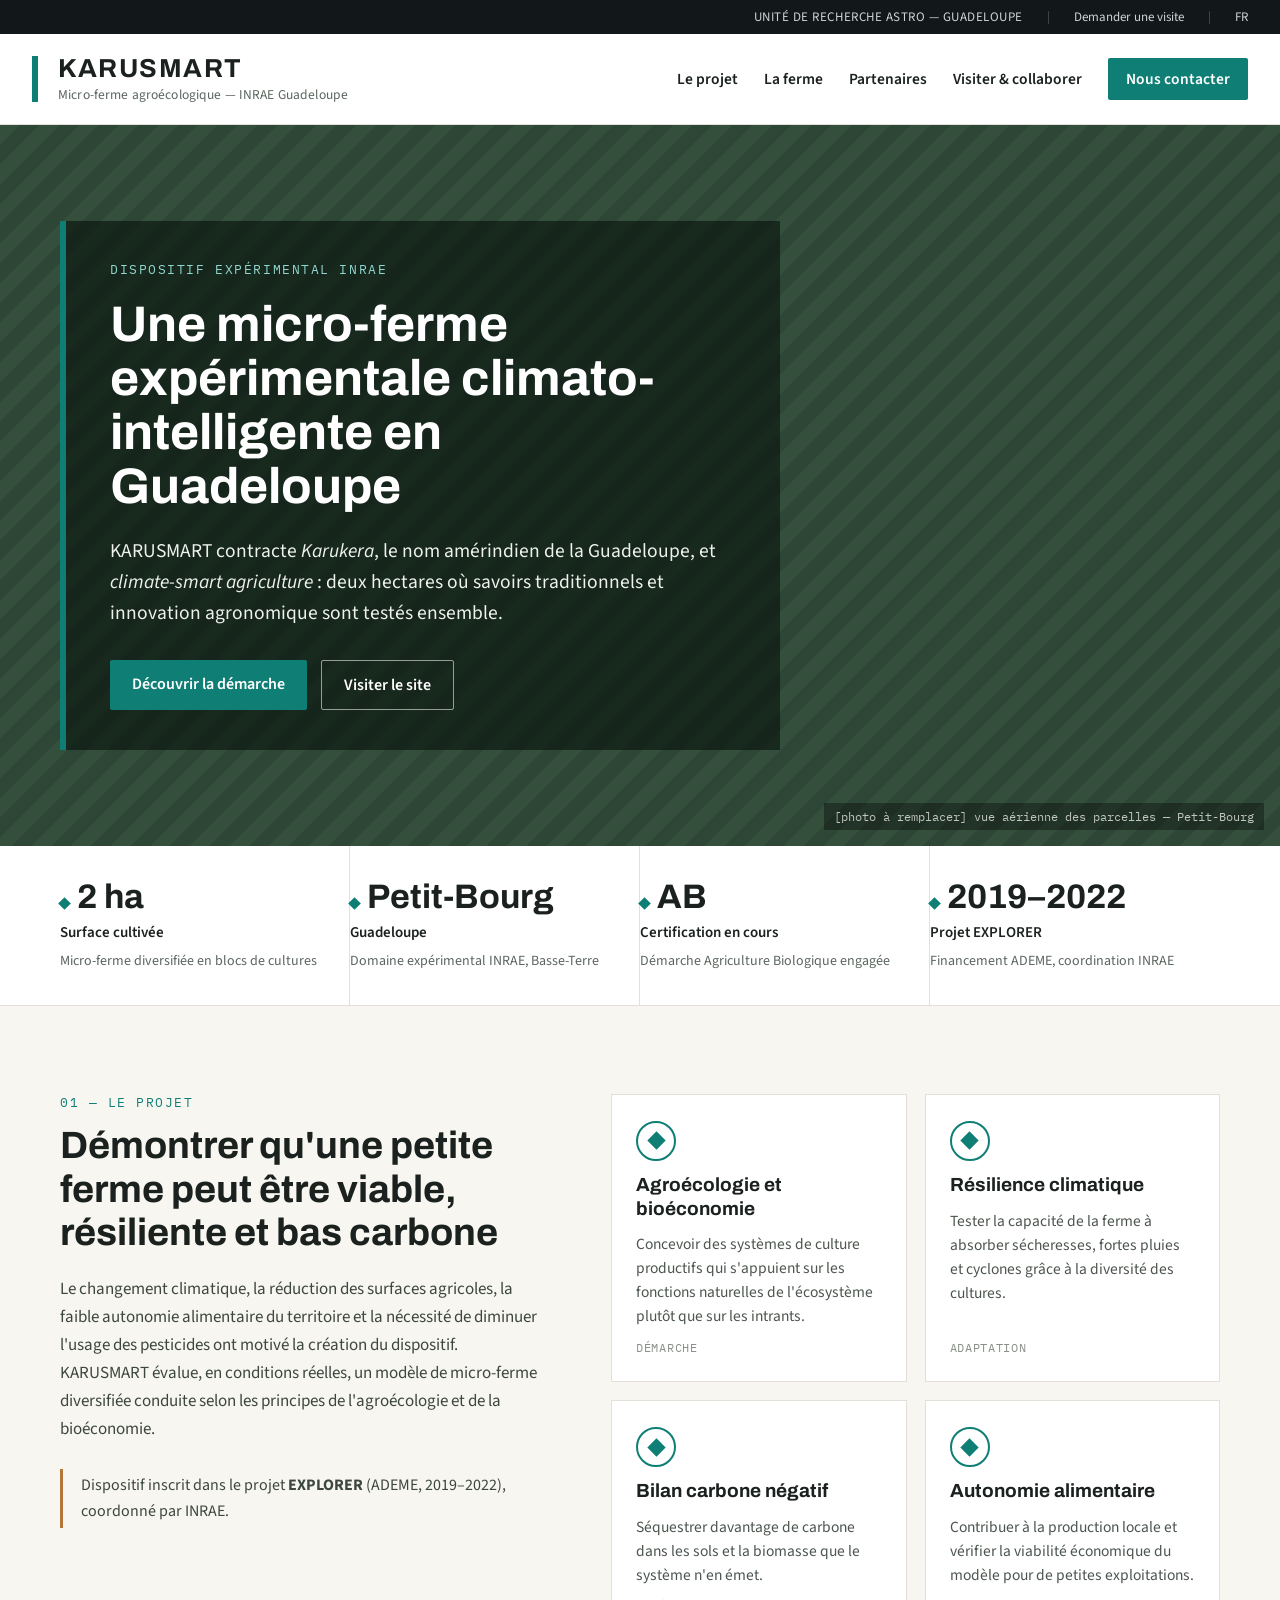
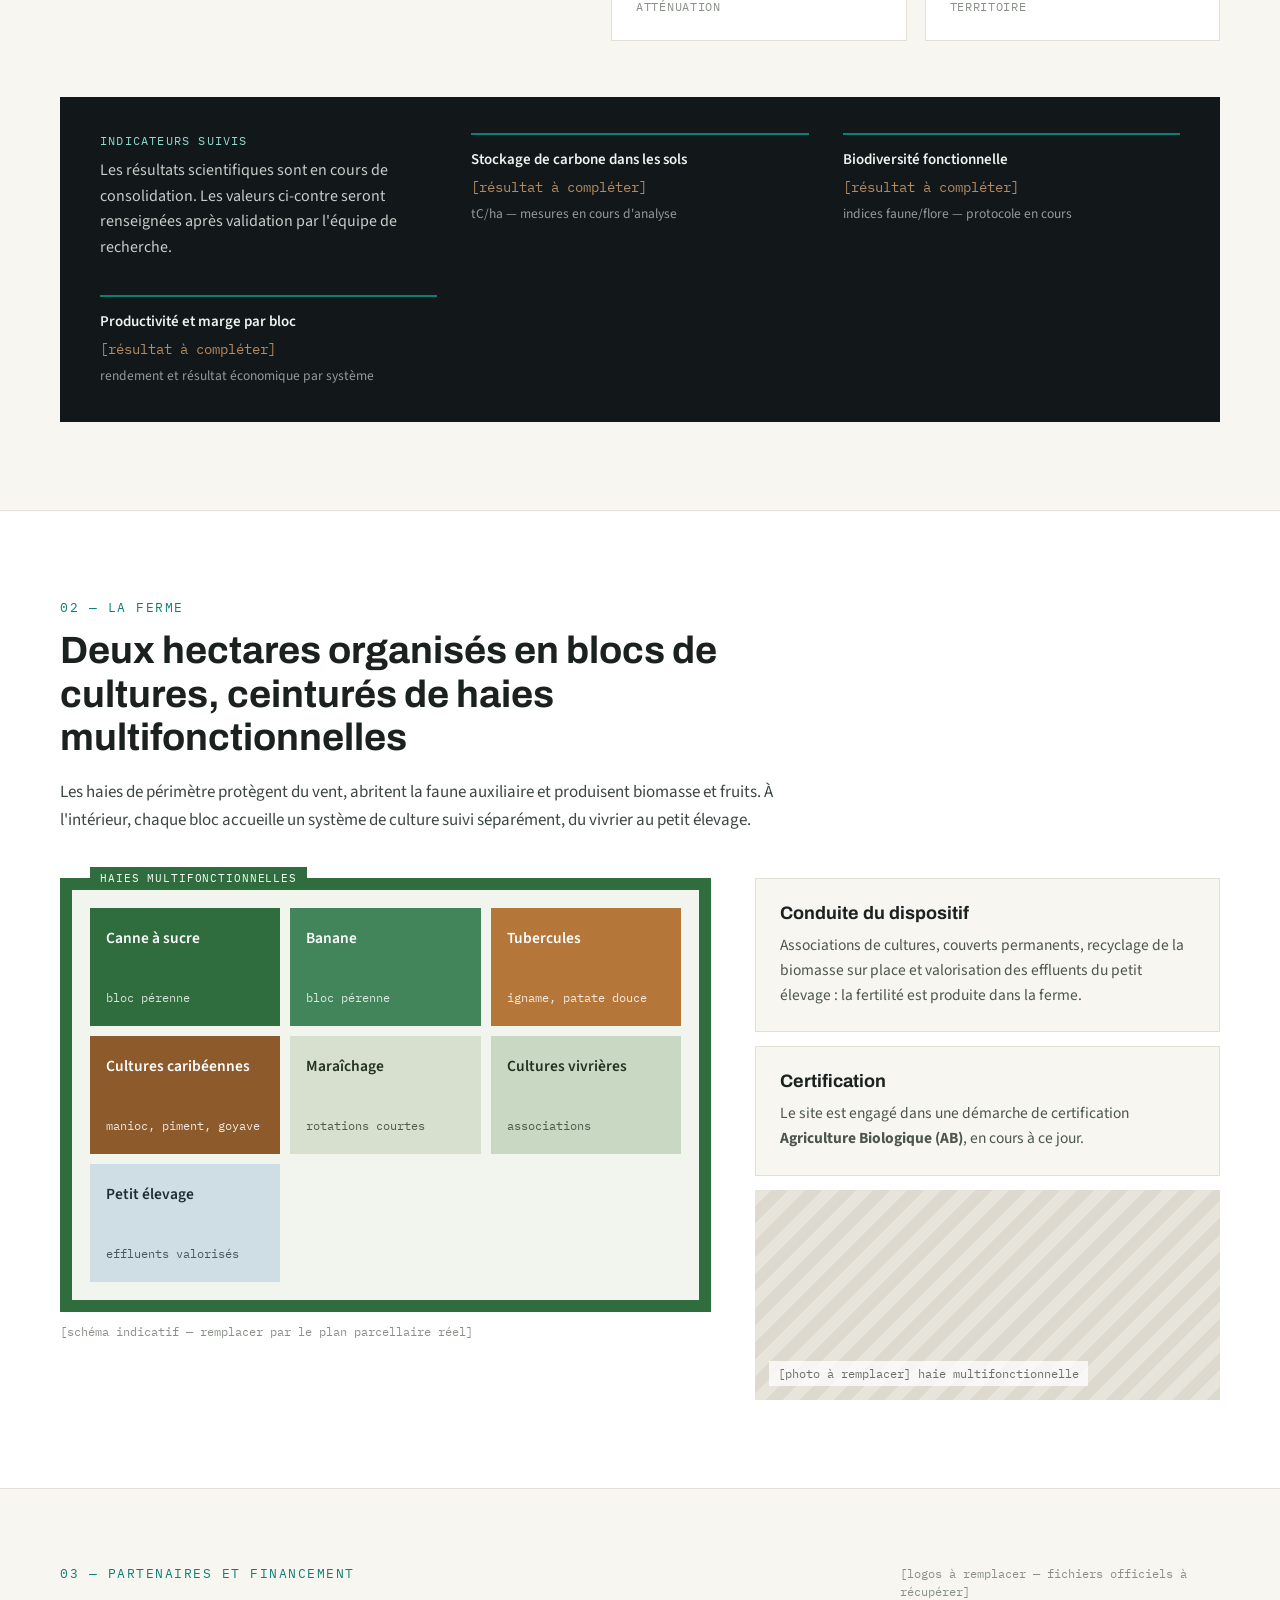
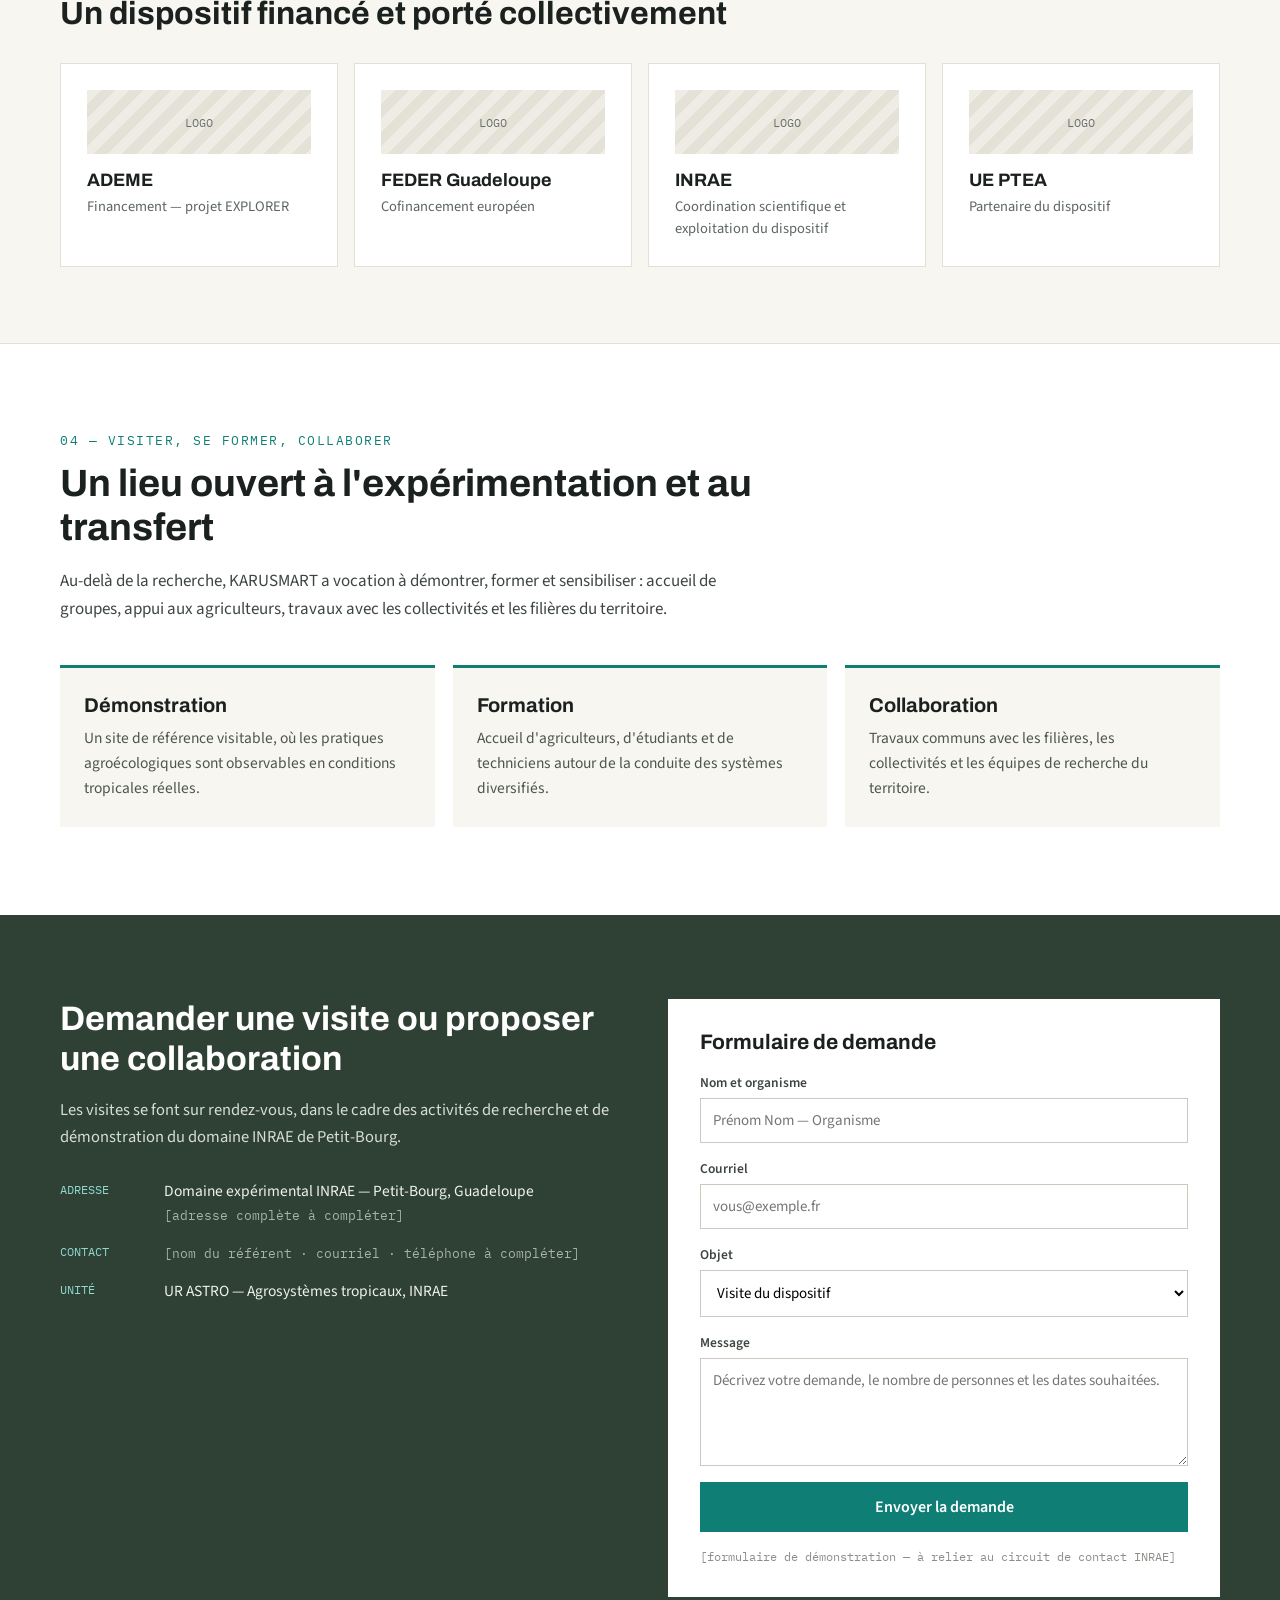
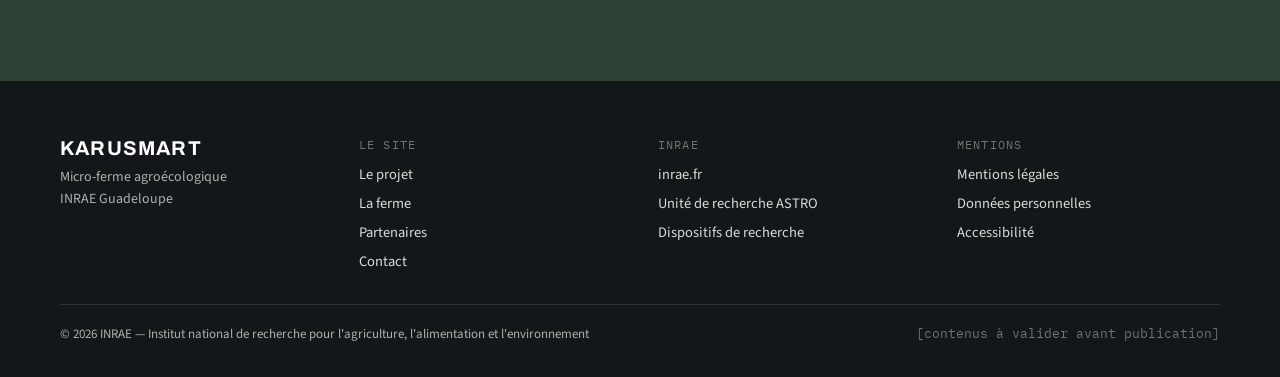
==== livrables/site-web-karusmart/site-statique/index.html @ 87340b62 "Ajouter le projet site web KARUSMART - Prompt Claude Design a partir des infos publiques INRAE/ADEME" ====
<!DOCTYPE html>
<html lang="fr">
<head>
<meta charset="utf-8">
<meta name="viewport" content="width=device-width, initial-scale=1">
<title>KARUSMART — Micro-ferme agroécologique INRAE Guadeloupe</title>
<link rel="preconnect" href="https://fonts.googleapis.com" />
<link rel="preconnect" href="https://fonts.gstatic.com" crossorigin />
<link href="https://fonts.googleapis.com/css2?family=Archivo:wght@500;600;700&family=Source+Sans+3:ital,wght@0,400;0,600;1,400&family=IBM+Plex+Mono:wght@400;500&display=swap" rel="stylesheet" />
<link rel="stylesheet" href="assets/style.css" />
</head>
<body>
<div style="max-width: 100%; overflow-x: hidden;">

  <div style="background: #12171a; color: #cfd4d2; font-size: 13px; padding: 8px 32px; display: flex; justify-content: flex-end; gap: 24px; flex-wrap: wrap;">
    <span style="letter-spacing: 0.04em; text-transform: uppercase;">Unité de recherche ASTRO — Guadeloupe</span>
    <span style="color: #4a5450;">|</span>
    <a href="#contact" style="color: #cfd4d2;">Demander une visite</a>
    <span style="color: #4a5450;">|</span>
    <span>FR</span>
  </div>

  <header style="background: #ffffff; border-bottom: 1px solid #e2e0d8; padding: 20px 32px; display: flex; align-items: center; justify-content: space-between; gap: 32px; flex-wrap: wrap; position: sticky; top: 0; z-index: 20;">
    <div style="display: flex; align-items: center; gap: 20px;">
      <div style="width: 6px; height: 46px; background: #0f7f76;"></div>
      <div style="display: flex; flex-direction: column; gap: 3px;">
        <div style="font-family: Archivo, sans-serif; font-weight: 700; font-size: 26px; letter-spacing: 0.06em;">KARUSMART</div>
        <div style="font-size: 13.5px; color: #5c665f; letter-spacing: 0.01em;">Micro-ferme agroécologique — INRAE Guadeloupe</div>
      </div>
    </div>
    <nav style="display: flex; align-items: center; gap: 26px; flex-wrap: wrap; font-size: 15.5px; font-weight: 600;">
      <a class="nav-link" href="#projet">Le projet</a>
      <a class="nav-link" href="#ferme">La ferme</a>
      <a class="nav-link" href="#partenaires">Partenaires</a>
      <a class="nav-link" href="#visiter">Visiter &amp; collaborer</a>
      <a class="nav-cta" href="#contact">Nous contacter</a>
    </nav>
  </header>

  <section style="position: relative; background: #2f4034;">
    <div style="position: relative; min-height: 520px; display: grid; background-image: repeating-linear-gradient(135deg, #34503c 0px, #34503c 14px, #2e4636 14px, #2e4636 28px);">
      <div style="position: absolute; inset: 0; display: flex; align-items: flex-end; justify-content: flex-end; padding: 16px;">
        <span style="font-family: 'IBM Plex Mono', monospace; font-size: 12px; color: rgba(255,255,255,0.72); background: rgba(0,0,0,0.35); padding: 6px 10px;">[photo à remplacer] vue aérienne des parcelles — Petit-Bourg</span>
      </div>
      <div style="position: relative; padding: 96px 32px; display: flex; justify-content: center;">
        <div style="max-width: 1160px; width: 100%;">
          <div style="max-width: 720px; background: rgba(9, 18, 13, 0.62); backdrop-filter: blur(2px); padding: 40px 44px; border-left: 6px solid #0f7f76;">
            <div style="font-family: 'IBM Plex Mono', monospace; font-size: 13px; letter-spacing: 0.12em; text-transform: uppercase; color: #8fd8cf; margin-bottom: 20px;">Dispositif expérimental INRAE</div>
            <h1 style="font-size: 50px; line-height: 1.08; color: #ffffff; font-weight: 700; margin-bottom: 22px;">Une micro-ferme expérimentale climato-intelligente en Guadeloupe</h1>
            <p style="font-size: 19.5px; line-height: 1.6; color: #eef2ee;">KARUSMART contracte <em>Karukera</em>, le nom amérindien de la Guadeloupe, et <em>climate-smart agriculture</em> : deux hectares où savoirs traditionnels et innovation agronomique sont testés ensemble.</p>
            <div style="display: flex; gap: 14px; flex-wrap: wrap; margin-top: 30px;">
              <a class="btn-primary" href="#projet">Découvrir la démarche</a>
              <a class="btn-outline" href="#visiter">Visiter le site</a>
            </div>
          </div>
        </div>
      </div>
    </div>

    <div style="background: #ffffff; border-bottom: 1px solid #e2e0d8; display: flex; justify-content: center; padding: 0 32px;">
      <div style="max-width: 1160px; width: 100%; display: grid; grid-template-columns: repeat(auto-fit, minmax(210px, 1fr));">

        <div style="padding: 34px 26px 34px 0; border-right: 1px solid #e2e0d8; display: flex; flex-direction: column; gap: 8px; min-width: 0;">
          <div style="display: flex; align-items: baseline; gap: 8px;">
            <span style="width: 9px; height: 9px; background: #0f7f76; transform: rotate(45deg); display: inline-block; flex: none;"></span>
            <span style="font-family: Archivo, sans-serif; font-size: 34px; font-weight: 700; line-height: 1;">2 ha</span>
          </div>
          <div style="font-size: 15px; font-weight: 600; color: #1b211e;">Surface cultivée</div>
          <div style="font-size: 14px; color: #5c665f; line-height: 1.45;">Micro-ferme diversifiée en blocs de cultures</div>
        </div>

        <div style="padding: 34px 26px 34px 0; border-right: 1px solid #e2e0d8; display: flex; flex-direction: column; gap: 8px; min-width: 0;">
          <div style="display: flex; align-items: baseline; gap: 8px;">
            <span style="width: 9px; height: 9px; background: #0f7f76; transform: rotate(45deg); display: inline-block; flex: none;"></span>
            <span style="font-family: Archivo, sans-serif; font-size: 34px; font-weight: 700; line-height: 1;">Petit-Bourg</span>
          </div>
          <div style="font-size: 15px; font-weight: 600; color: #1b211e;">Guadeloupe</div>
          <div style="font-size: 14px; color: #5c665f; line-height: 1.45;">Domaine expérimental INRAE, Basse-Terre</div>
        </div>

        <div style="padding: 34px 26px 34px 0; border-right: 1px solid #e2e0d8; display: flex; flex-direction: column; gap: 8px; min-width: 0;">
          <div style="display: flex; align-items: baseline; gap: 8px;">
            <span style="width: 9px; height: 9px; background: #0f7f76; transform: rotate(45deg); display: inline-block; flex: none;"></span>
            <span style="font-family: Archivo, sans-serif; font-size: 34px; font-weight: 700; line-height: 1;">AB</span>
          </div>
          <div style="font-size: 15px; font-weight: 600; color: #1b211e;">Certification en cours</div>
          <div style="font-size: 14px; color: #5c665f; line-height: 1.45;">Démarche Agriculture Biologique engagée</div>
        </div>

        <div style="padding: 34px 26px 34px 0; display: flex; flex-direction: column; gap: 8px; min-width: 0;">
          <div style="display: flex; align-items: baseline; gap: 8px;">
            <span style="width: 9px; height: 9px; background: #0f7f76; transform: rotate(45deg); display: inline-block; flex: none;"></span>
            <span style="font-family: Archivo, sans-serif; font-size: 34px; font-weight: 700; line-height: 1;">2019–2022</span>
          </div>
          <div style="font-size: 15px; font-weight: 600; color: #1b211e;">Projet EXPLORER</div>
          <div style="font-size: 14px; color: #5c665f; line-height: 1.45;">Financement ADEME, coordination INRAE</div>
        </div>

      </div>
    </div>
  </section>

  <section id="projet" style="background: #f7f6f1; padding: 88px 32px; display: flex; justify-content: center;">
    <div style="max-width: 1160px; width: 100%;">
      <div style="display: grid; grid-template-columns: minmax(0, 1fr) minmax(0, 1.25fr); gap: 64px; align-items: start;">
        <div>
          <div style="font-family: 'IBM Plex Mono', monospace; font-size: 12.5px; letter-spacing: 0.12em; text-transform: uppercase; color: #0f7f76; margin-bottom: 14px;">01 — Le projet</div>
          <h2 style="font-size: 38px; line-height: 1.15; margin-bottom: 20px;">Démontrer qu'une petite ferme peut être viable, résiliente et bas carbone</h2>
          <p style="font-size: 17px; line-height: 1.65; color: #3d4640;">Le changement climatique, la réduction des surfaces agricoles, la faible autonomie alimentaire du territoire et la nécessité de diminuer l'usage des pesticides ont motivé la création du dispositif. KARUSMART évalue, en conditions réelles, un modèle de micro-ferme diversifiée conduite selon les principes de l'agroécologie et de la bioéconomie.</p>
          <div style="margin-top: 26px; border-left: 3px solid #b5763a; padding: 4px 0 4px 18px; font-size: 16px; line-height: 1.6; color: #3d4640;">Dispositif inscrit dans le projet <strong>EXPLORER</strong> (ADEME, 2019–2022), coordonné par INRAE.</div>
        </div>
        <div style="display: grid; grid-template-columns: repeat(auto-fit, minmax(240px, 1fr)); gap: 18px;">

          <div class="pillar-card">
            <div class="pillar-dot"><span></span></div>
            <h3 style="font-size: 19px; line-height: 1.25;">Agroécologie et bioéconomie</h3>
            <p style="font-size: 15.5px; line-height: 1.55; color: #4c554e;">Concevoir des systèmes de culture productifs qui s'appuient sur les fonctions naturelles de l'écosystème plutôt que sur les intrants.</p>
            <div class="pillar-tag">DÉMARCHE</div>
          </div>

          <div class="pillar-card">
            <div class="pillar-dot"><span></span></div>
            <h3 style="font-size: 19px; line-height: 1.25;">Résilience climatique</h3>
            <p style="font-size: 15.5px; line-height: 1.55; color: #4c554e;">Tester la capacité de la ferme à absorber sécheresses, fortes pluies et cyclones grâce à la diversité des cultures.</p>
            <div class="pillar-tag">ADAPTATION</div>
          </div>

          <div class="pillar-card">
            <div class="pillar-dot"><span></span></div>
            <h3 style="font-size: 19px; line-height: 1.25;">Bilan carbone négatif</h3>
            <p style="font-size: 15.5px; line-height: 1.55; color: #4c554e;">Séquestrer davantage de carbone dans les sols et la biomasse que le système n'en émet.</p>
            <div class="pillar-tag">ATTÉNUATION</div>
          </div>

          <div class="pillar-card">
            <div class="pillar-dot"><span></span></div>
            <h3 style="font-size: 19px; line-height: 1.25;">Autonomie alimentaire</h3>
            <p style="font-size: 15.5px; line-height: 1.55; color: #4c554e;">Contribuer à la production locale et vérifier la viabilité économique du modèle pour de petites exploitations.</p>
            <div class="pillar-tag">TERRITOIRE</div>
          </div>

        </div>
      </div>

      <div style="margin-top: 56px; background: #12171a; color: #eef2ee; padding: 36px 40px; display: grid; grid-template-columns: repeat(auto-fit, minmax(260px, 1fr)); gap: 34px;">
        <div>
          <div style="font-family: 'IBM Plex Mono', monospace; font-size: 12px; letter-spacing: 0.1em; text-transform: uppercase; color: #8fd8cf; margin-bottom: 10px;">Indicateurs suivis</div>
          <p style="font-size: 16px; line-height: 1.6; color: #c7cdc8;">Les résultats scientifiques sont en cours de consolidation. Les valeurs ci-contre seront renseignées après validation par l'équipe de recherche.</p>
        </div>

        <div style="border-top: 2px solid #0f7f76; padding-top: 14px; min-width: 0;">
          <div style="font-size: 15px; font-weight: 600; margin-bottom: 8px;">Stockage de carbone dans les sols</div>
          <div style="font-family: 'IBM Plex Mono', monospace; font-size: 14px; color: #b58a5f;">[résultat à compléter]</div>
          <div style="font-size: 13.5px; color: #949b95; margin-top: 8px; line-height: 1.5;">tC/ha — mesures en cours d'analyse</div>
        </div>

        <div style="border-top: 2px solid #0f7f76; padding-top: 14px; min-width: 0;">
          <div style="font-size: 15px; font-weight: 600; margin-bottom: 8px;">Biodiversité fonctionnelle</div>
          <div style="font-family: 'IBM Plex Mono', monospace; font-size: 14px; color: #b58a5f;">[résultat à compléter]</div>
          <div style="font-size: 13.5px; color: #949b95; margin-top: 8px; line-height: 1.5;">indices faune/flore — protocole en cours</div>
        </div>

        <div style="border-top: 2px solid #0f7f76; padding-top: 14px; min-width: 0;">
          <div style="font-size: 15px; font-weight: 600; margin-bottom: 8px;">Productivité et marge par bloc</div>
          <div style="font-family: 'IBM Plex Mono', monospace; font-size: 14px; color: #b58a5f;">[résultat à compléter]</div>
          <div style="font-size: 13.5px; color: #949b95; margin-top: 8px; line-height: 1.5;">rendement et résultat économique par système</div>
        </div>

      </div>
    </div>
  </section>

  <section id="ferme" style="background: #ffffff; padding: 88px 32px; display: flex; justify-content: center; border-top: 1px solid #e2e0d8; border-bottom: 1px solid #e2e0d8;">
    <div style="max-width: 1160px; width: 100%;">
      <div style="max-width: 720px; margin-bottom: 44px;">
        <div style="font-family: 'IBM Plex Mono', monospace; font-size: 12.5px; letter-spacing: 0.12em; text-transform: uppercase; color: #0f7f76; margin-bottom: 14px;">02 — La ferme</div>
        <h2 style="font-size: 38px; line-height: 1.15; margin-bottom: 18px;">Deux hectares organisés en blocs de cultures, ceinturés de haies multifonctionnelles</h2>
        <p style="font-size: 17px; line-height: 1.65; color: #3d4640;">Les haies de périmètre protègent du vent, abritent la faune auxiliaire et produisent biomasse et fruits. À l'intérieur, chaque bloc accueille un système de culture suivi séparément, du vivrier au petit élevage.</p>
      </div>

      <div style="display: grid; grid-template-columns: minmax(0, 1.4fr) minmax(0, 1fr); gap: 44px; align-items: start;">
        <div>
          <div style="border: 12px solid #2f6d3f; background: #f2f4ee; padding: 18px; position: relative;">
            <div style="position: absolute; top: -12px; left: 18px; transform: translateY(-50%); background: #2f6d3f; color: #ffffff; font-family: 'IBM Plex Mono', monospace; font-size: 11px; letter-spacing: 0.08em; padding: 4px 10px;">HAIES MULTIFONCTIONNELLES</div>
            <div style="display: grid; grid-template-columns: repeat(auto-fit, minmax(150px, 1fr)); gap: 10px;">
              <div style="background: #2f6d3f; color: #ffffff; padding: 20px 16px; min-height: 118px; display: flex; flex-direction: column; justify-content: space-between; min-width: 0;">
                <div style="font-size: 15.5px; font-weight: 600; line-height: 1.3;">Canne à sucre</div>
                <div style="font-family: 'IBM Plex Mono', monospace; font-size: 11.5px; line-height: 1.4; opacity: 0.8;">bloc pérenne</div>
              </div>
              <div style="background: #43855a; color: #ffffff; padding: 20px 16px; min-height: 118px; display: flex; flex-direction: column; justify-content: space-between; min-width: 0;">
                <div style="font-size: 15.5px; font-weight: 600; line-height: 1.3;">Banane</div>
                <div style="font-family: 'IBM Plex Mono', monospace; font-size: 11.5px; line-height: 1.4; opacity: 0.8;">bloc pérenne</div>
              </div>
              <div style="background: #b5763a; color: #ffffff; padding: 20px 16px; min-height: 118px; display: flex; flex-direction: column; justify-content: space-between; min-width: 0;">
                <div style="font-size: 15.5px; font-weight: 600; line-height: 1.3;">Tubercules</div>
                <div style="font-family: 'IBM Plex Mono', monospace; font-size: 11.5px; line-height: 1.4; opacity: 0.85;">igname, patate douce</div>
              </div>
              <div style="background: #8d5a2b; color: #ffffff; padding: 20px 16px; min-height: 118px; display: flex; flex-direction: column; justify-content: space-between; min-width: 0;">
                <div style="font-size: 15.5px; font-weight: 600; line-height: 1.3;">Cultures caribéennes</div>
                <div style="font-family: 'IBM Plex Mono', monospace; font-size: 11.5px; line-height: 1.4; opacity: 0.85;">manioc, piment, goyave</div>
              </div>
              <div style="background: #d7e0cf; color: #23301f; padding: 20px 16px; min-height: 118px; display: flex; flex-direction: column; justify-content: space-between; min-width: 0;">
                <div style="font-size: 15.5px; font-weight: 600; line-height: 1.3;">Maraîchage</div>
                <div style="font-family: 'IBM Plex Mono', monospace; font-size: 11.5px; line-height: 1.4; opacity: 0.75;">rotations courtes</div>
              </div>
              <div style="background: #c9d8c2; color: #23301f; padding: 20px 16px; min-height: 118px; display: flex; flex-direction: column; justify-content: space-between; min-width: 0;">
                <div style="font-size: 15.5px; font-weight: 600; line-height: 1.3;">Cultures vivrières</div>
                <div style="font-family: 'IBM Plex Mono', monospace; font-size: 11.5px; line-height: 1.4; opacity: 0.75;">associations</div>
              </div>
              <div style="background: #cfdde5; color: #1d2e36; padding: 20px 16px; min-height: 118px; display: flex; flex-direction: column; justify-content: space-between; min-width: 0;">
                <div style="font-size: 15.5px; font-weight: 600; line-height: 1.3;">Petit élevage</div>
                <div style="font-family: 'IBM Plex Mono', monospace; font-size: 11.5px; line-height: 1.4; opacity: 0.75;">effluents valorisés</div>
              </div>
            </div>
          </div>
          <div style="font-family: 'IBM Plex Mono', monospace; font-size: 12px; color: #8a9089; margin-top: 12px;">[schéma indicatif — remplacer par le plan parcellaire réel]</div>
        </div>

        <div style="display: flex; flex-direction: column; gap: 14px;">
          <div style="background: #f7f6f1; border: 1px solid #e2e0d8; padding: 24px;">
            <h3 style="font-size: 18px; margin-bottom: 10px;">Conduite du dispositif</h3>
            <p style="font-size: 15.5px; line-height: 1.6; color: #4c554e;">Associations de cultures, couverts permanents, recyclage de la biomasse sur place et valorisation des effluents du petit élevage : la fertilité est produite dans la ferme.</p>
          </div>
          <div style="background: #f7f6f1; border: 1px solid #e2e0d8; padding: 24px;">
            <h3 style="font-size: 18px; margin-bottom: 10px;">Certification</h3>
            <p style="font-size: 15.5px; line-height: 1.6; color: #4c554e;">Le site est engagé dans une démarche de certification <strong>Agriculture Biologique (AB)</strong>, en cours à ce jour.</p>
          </div>
          <div style="height: 210px; background-image: repeating-linear-gradient(135deg, #e6e4db 0px, #e6e4db 12px, #ded9ce 12px, #ded9ce 24px); display: flex; align-items: flex-end; padding: 14px;">
            <span style="font-family: 'IBM Plex Mono', monospace; font-size: 11.5px; color: #6b716a; background: rgba(255,255,255,0.75); padding: 5px 9px;">[photo à remplacer] haie multifonctionnelle</span>
          </div>
        </div>
      </div>
    </div>
  </section>

  <section id="partenaires" style="background: #f7f6f1; padding: 76px 32px; display: flex; justify-content: center;">
    <div style="max-width: 1160px; width: 100%;">
      <div style="display: flex; align-items: baseline; justify-content: space-between; gap: 24px; flex-wrap: wrap; margin-bottom: 30px;">
        <div>
          <div style="font-family: 'IBM Plex Mono', monospace; font-size: 12.5px; letter-spacing: 0.12em; text-transform: uppercase; color: #0f7f76; margin-bottom: 14px;">03 — Partenaires et financement</div>
          <h2 style="font-size: 32px; line-height: 1.2;">Un dispositif financé et porté collectivement</h2>
        </div>
        <div style="font-family: 'IBM Plex Mono', monospace; font-size: 12px; color: #8a9089; max-width: 320px; line-height: 1.5;">[logos à remplacer — fichiers officiels à récupérer]</div>
      </div>
      <div style="display: grid; grid-template-columns: repeat(auto-fit, minmax(230px, 1fr)); gap: 16px;">

        <div class="partner-card">
          <div class="partner-logo"><span>LOGO</span></div>
          <div>
            <div style="font-family: Archivo, sans-serif; font-weight: 700; font-size: 18px;">ADEME</div>
            <div style="font-size: 14.5px; color: #5c665f; line-height: 1.5; margin-top: 6px;">Financement — projet EXPLORER</div>
          </div>
        </div>

        <div class="partner-card">
          <div class="partner-logo"><span>LOGO</span></div>
          <div>
            <div style="font-family: Archivo, sans-serif; font-weight: 700; font-size: 18px;">FEDER Guadeloupe</div>
            <div style="font-size: 14.5px; color: #5c665f; line-height: 1.5; margin-top: 6px;">Cofinancement européen</div>
          </div>
        </div>

        <div class="partner-card">
          <div class="partner-logo"><span>LOGO</span></div>
          <div>
            <div style="font-family: Archivo, sans-serif; font-weight: 700; font-size: 18px;">INRAE</div>
            <div style="font-size: 14.5px; color: #5c665f; line-height: 1.5; margin-top: 6px;">Coordination scientifique et exploitation du dispositif</div>
          </div>
        </div>

        <div class="partner-card">
          <div class="partner-logo"><span>LOGO</span></div>
          <div>
            <div style="font-family: Archivo, sans-serif; font-weight: 700; font-size: 18px;">UE PTEA</div>
            <div style="font-size: 14.5px; color: #5c665f; line-height: 1.5; margin-top: 6px;">Partenaire du dispositif</div>
          </div>
        </div>

      </div>
    </div>
  </section>

  <section id="visiter" style="background: #ffffff; padding: 88px 32px; display: flex; justify-content: center; border-top: 1px solid #e2e0d8;">
    <div style="max-width: 1160px; width: 100%;">
      <div style="max-width: 700px; margin-bottom: 42px;">
        <div style="font-family: 'IBM Plex Mono', monospace; font-size: 12.5px; letter-spacing: 0.12em; text-transform: uppercase; color: #0f7f76; margin-bottom: 14px;">04 — Visiter, se former, collaborer</div>
        <h2 style="font-size: 38px; line-height: 1.15; margin-bottom: 18px;">Un lieu ouvert à l'expérimentation et au transfert</h2>
        <p style="font-size: 17px; line-height: 1.65; color: #3d4640;">Au-delà de la recherche, KARUSMART a vocation à démontrer, former et sensibiliser : accueil de groupes, appui aux agriculteurs, travaux avec les collectivités et les filières du territoire.</p>
      </div>
      <div style="display: grid; grid-template-columns: repeat(auto-fit, minmax(260px, 1fr)); gap: 18px;">

        <div class="mission-card">
          <h3 style="font-size: 20px; margin-bottom: 10px;">Démonstration</h3>
          <p style="font-size: 15.5px; line-height: 1.6; color: #4c554e;">Un site de référence visitable, où les pratiques agroécologiques sont observables en conditions tropicales réelles.</p>
        </div>

        <div class="mission-card">
          <h3 style="font-size: 20px; margin-bottom: 10px;">Formation</h3>
          <p style="font-size: 15.5px; line-height: 1.6; color: #4c554e;">Accueil d'agriculteurs, d'étudiants et de techniciens autour de la conduite des systèmes diversifiés.</p>
        </div>

        <div class="mission-card">
          <h3 style="font-size: 20px; margin-bottom: 10px;">Collaboration</h3>
          <p style="font-size: 15.5px; line-height: 1.6; color: #4c554e;">Travaux communs avec les filières, les collectivités et les équipes de recherche du territoire.</p>
        </div>

      </div>
    </div>
  </section>

  <section id="contact" style="background: #2f4034; padding: 84px 32px; display: flex; justify-content: center;">
    <div style="max-width: 1160px; width: 100%; display: grid; grid-template-columns: repeat(auto-fit, minmax(300px, 1fr)); gap: 56px; align-items: start;">
      <div>
        <h2 style="font-size: 34px; line-height: 1.18; color: #ffffff; margin-bottom: 18px;">Demander une visite ou proposer une collaboration</h2>
        <p style="font-size: 16.5px; line-height: 1.65; color: #d6ded7; margin-bottom: 28px;">Les visites se font sur rendez-vous, dans le cadre des activités de recherche et de démonstration du domaine INRAE de Petit-Bourg.</p>
        <div style="display: flex; flex-direction: column; gap: 14px; font-size: 15.5px; color: #eef2ee;">
          <div style="display: flex; gap: 12px;">
            <span style="font-family: 'IBM Plex Mono', monospace; font-size: 12px; color: #8fd8cf; min-width: 92px; padding-top: 3px;">ADRESSE</span>
            <span style="line-height: 1.55;">Domaine expérimental INRAE — Petit-Bourg, Guadeloupe<br /><span style="font-family: 'IBM Plex Mono', monospace; font-size: 12.5px; color: #a9b3ab;">[adresse complète à compléter]</span></span>
          </div>
          <div style="display: flex; gap: 12px;">
            <span style="font-family: 'IBM Plex Mono', monospace; font-size: 12px; color: #8fd8cf; min-width: 92px; padding-top: 3px;">CONTACT</span>
            <span style="line-height: 1.55;"><span style="font-family: 'IBM Plex Mono', monospace; font-size: 12.5px; color: #a9b3ab;">[nom du référent · courriel · téléphone à compléter]</span></span>
          </div>
          <div style="display: flex; gap: 12px;">
            <span style="font-family: 'IBM Plex Mono', monospace; font-size: 12px; color: #8fd8cf; min-width: 92px; padding-top: 3px;">UNITÉ</span>
            <span style="line-height: 1.55;">UR ASTRO — Agrosystèmes tropicaux, INRAE</span>
          </div>
        </div>
      </div>

      <div style="background: #ffffff; padding: 32px;">
        <div id="ks-form-wrap">
          <h3 style="font-size: 21px; margin-bottom: 20px;">Formulaire de demande</h3>
          <form id="contact-form" style="display: flex; flex-direction: column; gap: 16px;">
            <label class="ks-label">Nom et organisme
              <input type="text" name="nom" placeholder="Prénom Nom — Organisme" class="ks-input" required />
            </label>
            <label class="ks-label">Courriel
              <input type="email" name="email" placeholder="vous@exemple.fr" class="ks-input" required />
            </label>
            <label class="ks-label">Objet
              <select name="objet" class="ks-input">
                <option>Visite du dispositif</option>
                <option>Formation / accueil de groupe</option>
                <option>Collaboration scientifique</option>
                <option>Presse et communication</option>
              </select>
            </label>
            <label class="ks-label">Message
              <textarea name="message" rows="4" placeholder="Décrivez votre demande, le nombre de personnes et les dates souhaitées." class="ks-input" style="resize: vertical;"></textarea>
            </label>
            <button type="submit" class="ks-submit">Envoyer la demande</button>
            <div style="font-family: 'IBM Plex Mono', monospace; font-size: 11.5px; color: #8a9089; line-height: 1.5;">[formulaire de démonstration — à relier au circuit de contact INRAE]</div>
          </form>
        </div>
        <div id="contact-success" style="display: none; padding: 24px 0;">
          <h3 style="font-size: 22px; margin-bottom: 10px;">Demande enregistrée</h3>
          <p style="font-size: 15.5px; line-height: 1.6; color: #4c554e;">Merci. L'équipe du dispositif vous répondra par courriel.</p>
        </div>
      </div>
    </div>
  </section>

  <footer style="background: #12171a; color: #a9b3ab; padding: 56px 32px 34px; display: flex; justify-content: center;">
    <div style="max-width: 1160px; width: 100%;">
      <div style="display: grid; grid-template-columns: repeat(auto-fit, minmax(230px, 1fr)); gap: 36px; padding-bottom: 32px; border-bottom: 1px solid #2a3330;">
        <div>
          <div style="font-family: Archivo, sans-serif; font-weight: 700; font-size: 20px; color: #ffffff; letter-spacing: 0.06em;">KARUSMART</div>
          <div style="font-size: 14px; margin-top: 8px; line-height: 1.55;">Micro-ferme agroécologique<br />INRAE Guadeloupe</div>
        </div>
        <div style="display: flex; flex-direction: column; gap: 8px; font-size: 14.5px;">
          <div style="font-family: 'IBM Plex Mono', monospace; font-size: 11.5px; letter-spacing: 0.1em; color: #6d766f; margin-bottom: 4px;">LE SITE</div>
          <a href="#projet" style="color: #d6ded7;">Le projet</a>
          <a href="#ferme" style="color: #d6ded7;">La ferme</a>
          <a href="#partenaires" style="color: #d6ded7;">Partenaires</a>
          <a href="#contact" style="color: #d6ded7;">Contact</a>
        </div>
        <div style="display: flex; flex-direction: column; gap: 8px; font-size: 14.5px;">
          <div style="font-family: 'IBM Plex Mono', monospace; font-size: 11.5px; letter-spacing: 0.1em; color: #6d766f; margin-bottom: 4px;">INRAE</div>
          <a href="https://www.inrae.fr" style="color: #d6ded7;">inrae.fr</a>
          <a href="https://www.inrae.fr" style="color: #d6ded7;">Unité de recherche ASTRO</a>
          <a href="https://www.inrae.fr" style="color: #d6ded7;">Dispositifs de recherche</a>
        </div>
        <div style="display: flex; flex-direction: column; gap: 8px; font-size: 14.5px;">
          <div style="font-family: 'IBM Plex Mono', monospace; font-size: 11.5px; letter-spacing: 0.1em; color: #6d766f; margin-bottom: 4px;">MENTIONS</div>
          <a href="#contact" style="color: #d6ded7;">Mentions légales</a>
          <a href="#contact" style="color: #d6ded7;">Données personnelles</a>
          <a href="#contact" style="color: #d6ded7;">Accessibilité</a>
        </div>
      </div>
      <div style="padding-top: 20px; display: flex; justify-content: space-between; gap: 20px; flex-wrap: wrap; font-size: 13px;">
        <span>© 2026 INRAE — Institut national de recherche pour l'agriculture, l'alimentation et l'environnement</span>
        <span style="font-family: 'IBM Plex Mono', monospace; color: #6d766f;">[contenus à valider avant publication]</span>
      </div>
    </div>
  </footer>
</div>

<script src="assets/contact.js"></script>
</body>
</html>
---- livrables/site-web-karusmart/site-statique/assets/style.css ----
body {
  margin: 0;
  background: #f7f6f1;
  color: #1b211e;
  font-family: "Source Sans 3", system-ui, sans-serif;
  -webkit-font-smoothing: antialiased;
}
* { box-sizing: border-box; }
a { color: #0f7f76; text-decoration: none; }
a:hover { color: #1b211e; text-decoration: underline; }
input, textarea, button, select { font: inherit; }
h1, h2, h3, h4 { margin: 0; font-family: Archivo, system-ui, sans-serif; }
p { margin: 0; }

.nav-link { color: #1b211e; }
.nav-link:hover { color: #0f7f76; text-decoration: none; }

.nav-cta {
  background: #0f7f76;
  color: #ffffff;
  padding: 10px 18px;
  border-radius: 2px;
}
.nav-cta:hover { background: #12171a; color: #ffffff; text-decoration: none; }

.btn-primary {
  background: #0f7f76;
  color: #ffffff;
  padding: 13px 22px;
  font-weight: 600;
  border-radius: 2px;
}
.btn-primary:hover { background: #ffffff; color: #12171a; text-decoration: none; }

.btn-outline {
  border: 1px solid rgba(255,255,255,0.55);
  color: #ffffff;
  padding: 13px 22px;
  font-weight: 600;
  border-radius: 2px;
}
.btn-outline:hover { background: rgba(255,255,255,0.12); text-decoration: none; }

.pillar-card {
  background: #ffffff;
  border: 1px solid #e2e0d8;
  padding: 26px 24px;
  display: flex;
  flex-direction: column;
  gap: 12px;
  min-width: 0;
}
.pillar-dot {
  width: 40px;
  height: 40px;
  border: 2px solid #0f7f76;
  border-radius: 50%;
  display: flex;
  align-items: center;
  justify-content: center;
  flex: none;
}
.pillar-dot span {
  width: 13px;
  height: 13px;
  background: #0f7f76;
  display: inline-block;
  transform: rotate(45deg);
}
.pillar-tag {
  margin-top: auto;
  font-family: 'IBM Plex Mono', monospace;
  font-size: 11.5px;
  letter-spacing: 0.06em;
  color: #8a9089;
}

.partner-card {
  background: #ffffff;
  border: 1px solid #e2e0d8;
  padding: 26px;
  display: flex;
  flex-direction: column;
  gap: 16px;
  min-width: 0;
}
.partner-logo {
  height: 64px;
  background-image: repeating-linear-gradient(135deg, #eeece4 0px, #eeece4 10px, #e4e1d6 10px, #e4e1d6 20px);
  display: flex;
  align-items: center;
  justify-content: center;
}
.partner-logo span {
  font-family: 'IBM Plex Mono', monospace;
  font-size: 12px;
  color: #6b716a;
}

.mission-card {
  border-top: 3px solid #0f7f76;
  background: #f7f6f1;
  padding: 26px 24px;
  min-width: 0;
}

.ks-label {
  display: flex;
  flex-direction: column;
  gap: 6px;
  font-size: 13.5px;
  font-weight: 600;
  color: #3d4640;
}
.ks-input {
  border: 1px solid #ccc9be;
  padding: 11px 12px;
  font-size: 15px;
  font-weight: 400;
  background: #ffffff;
}
.ks-input:focus { outline: none; border-color: #0f7f76; }

.ks-submit {
  background: #0f7f76;
  color: #ffffff;
  border: none;
  padding: 14px 18px;
  font-weight: 600;
  font-size: 16px;
  cursor: pointer;
}
.ks-submit:hover { background: #12171a; }

@media (max-width: 900px) {
  h1 { font-size: 36px !important; }
  h2 { font-size: 28px !important; }
}
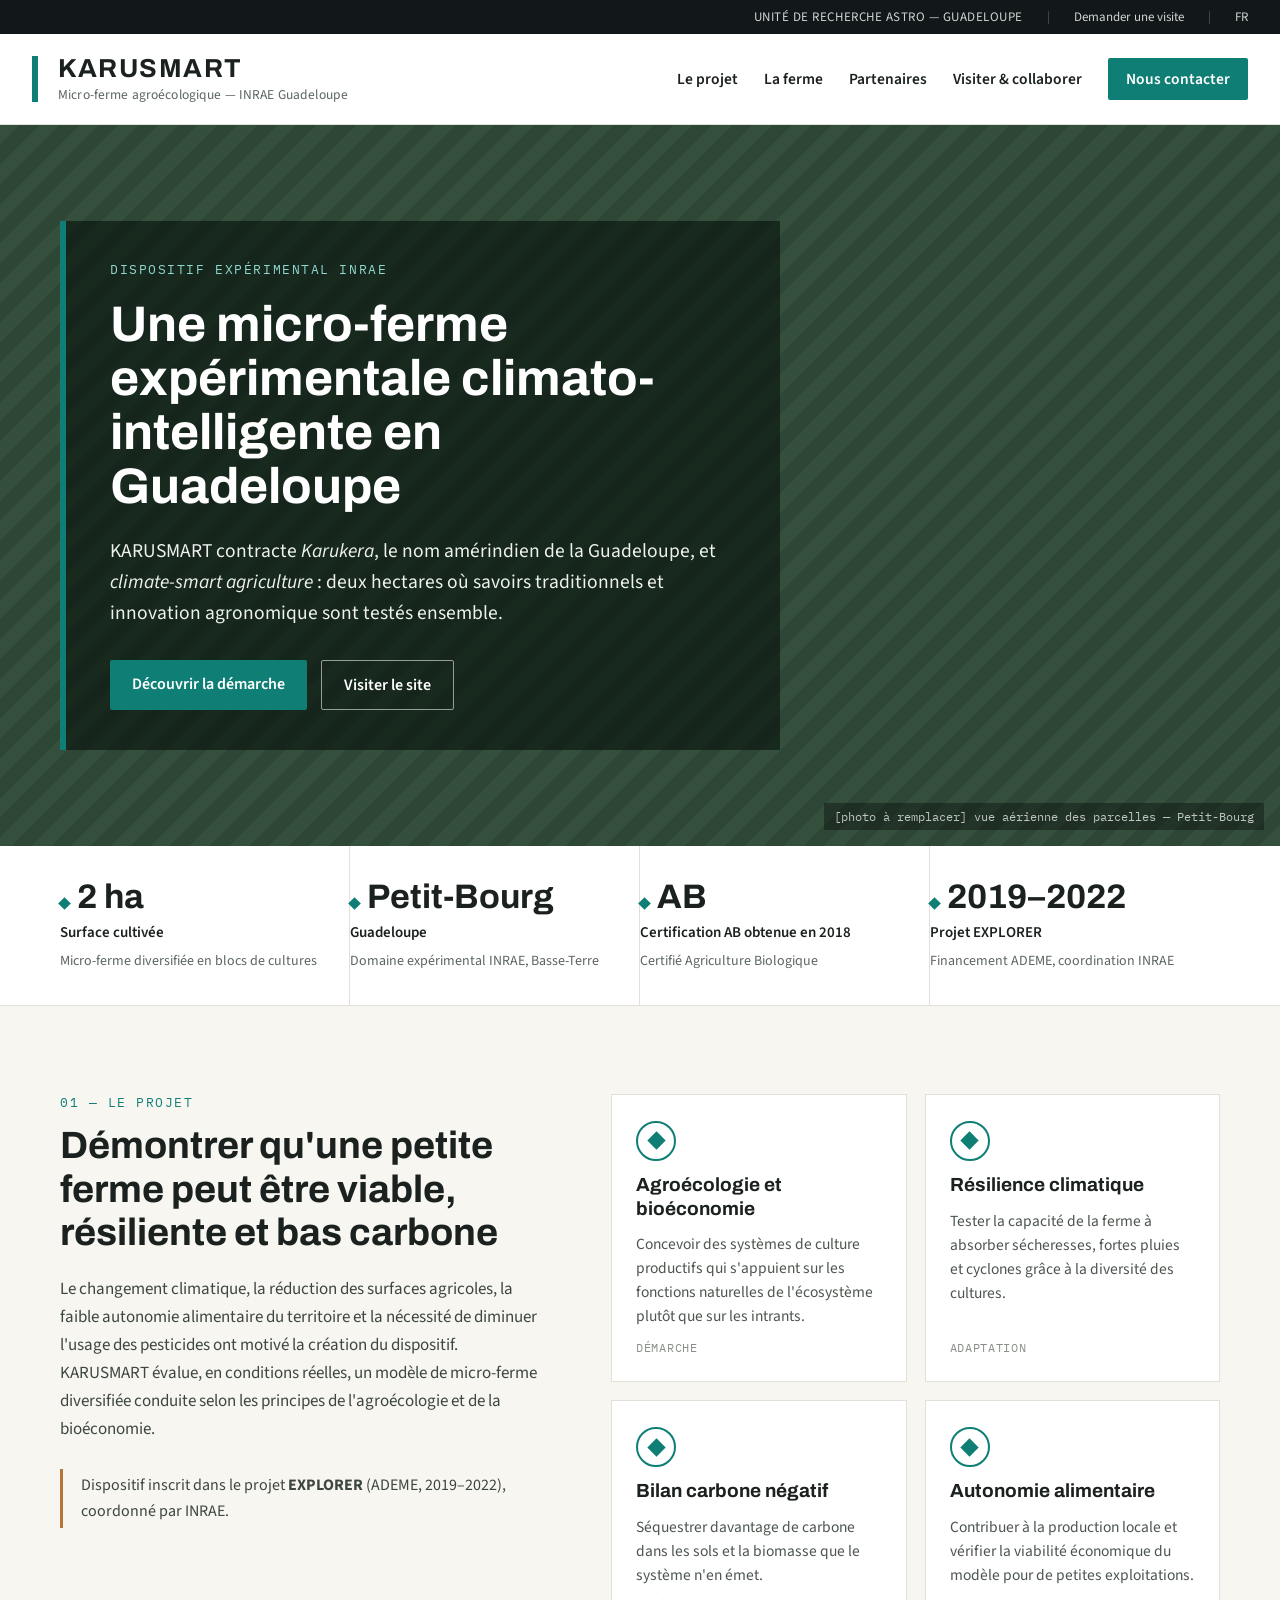
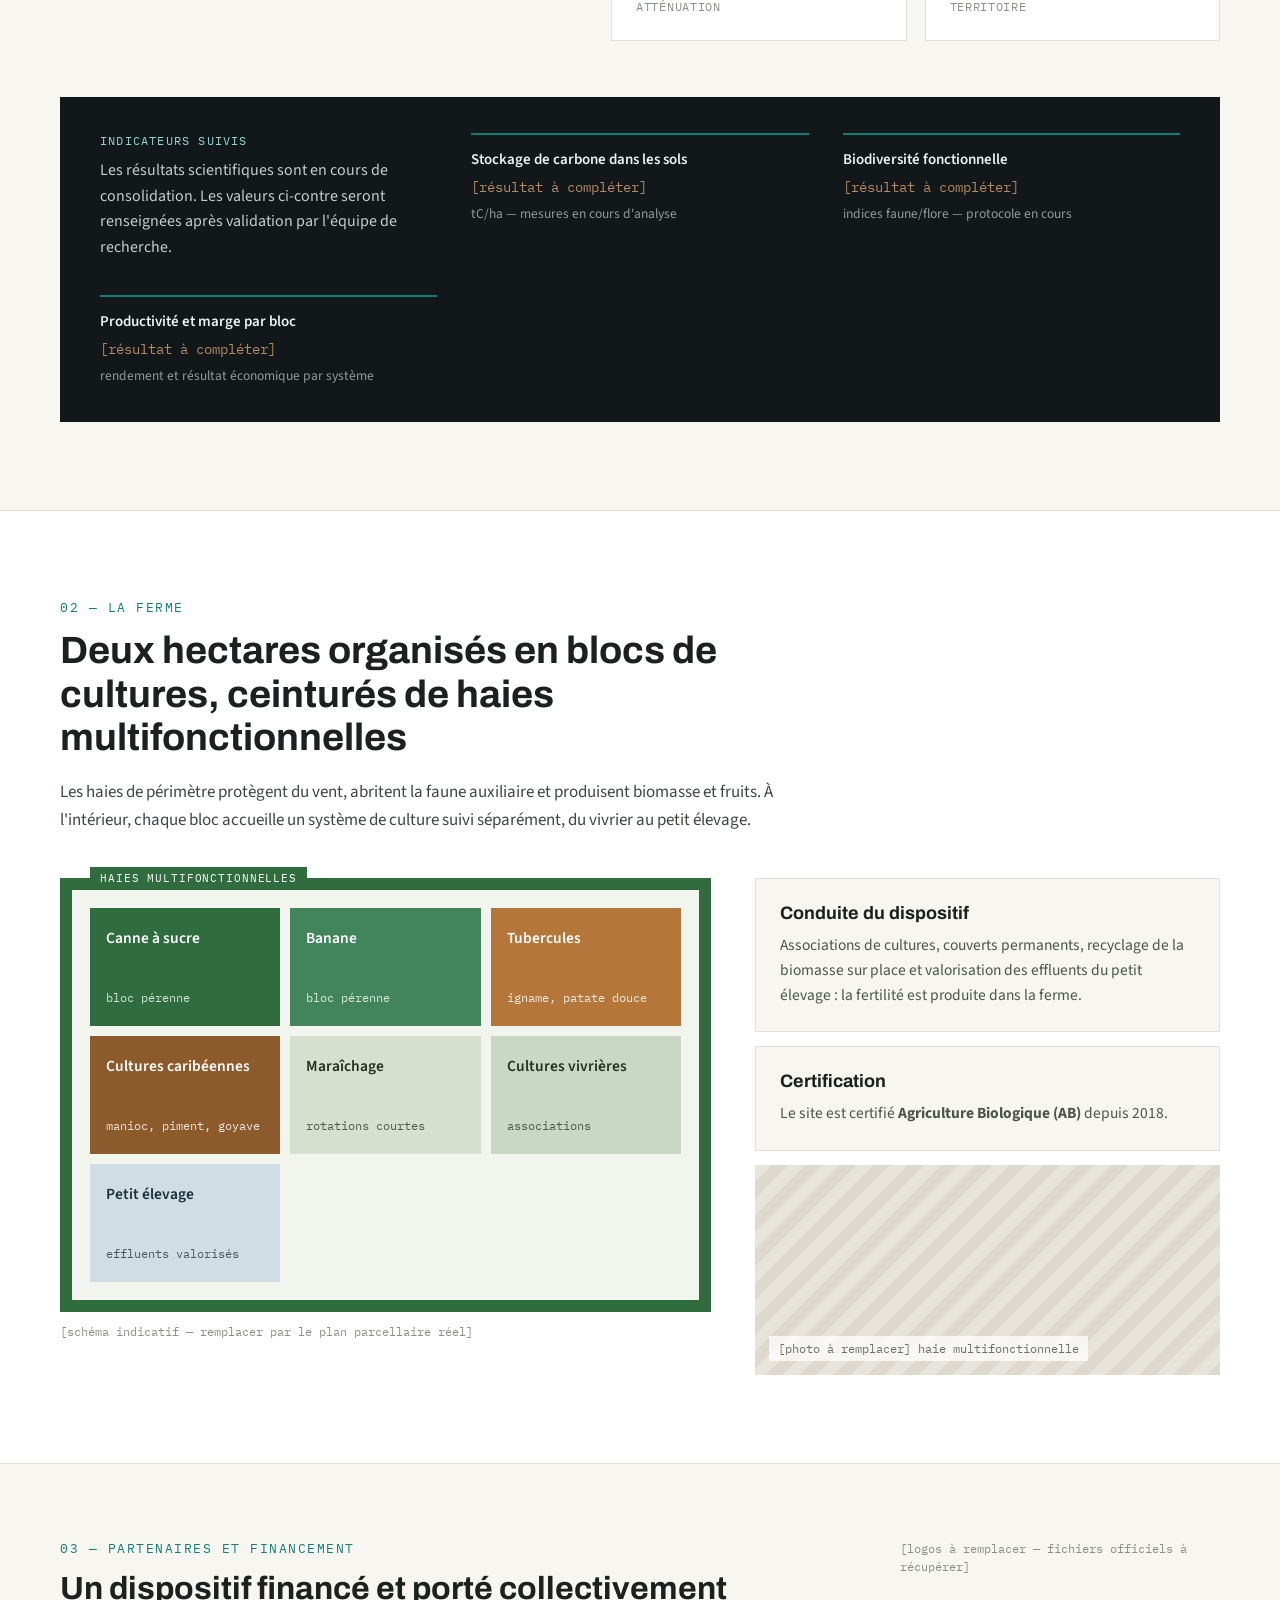
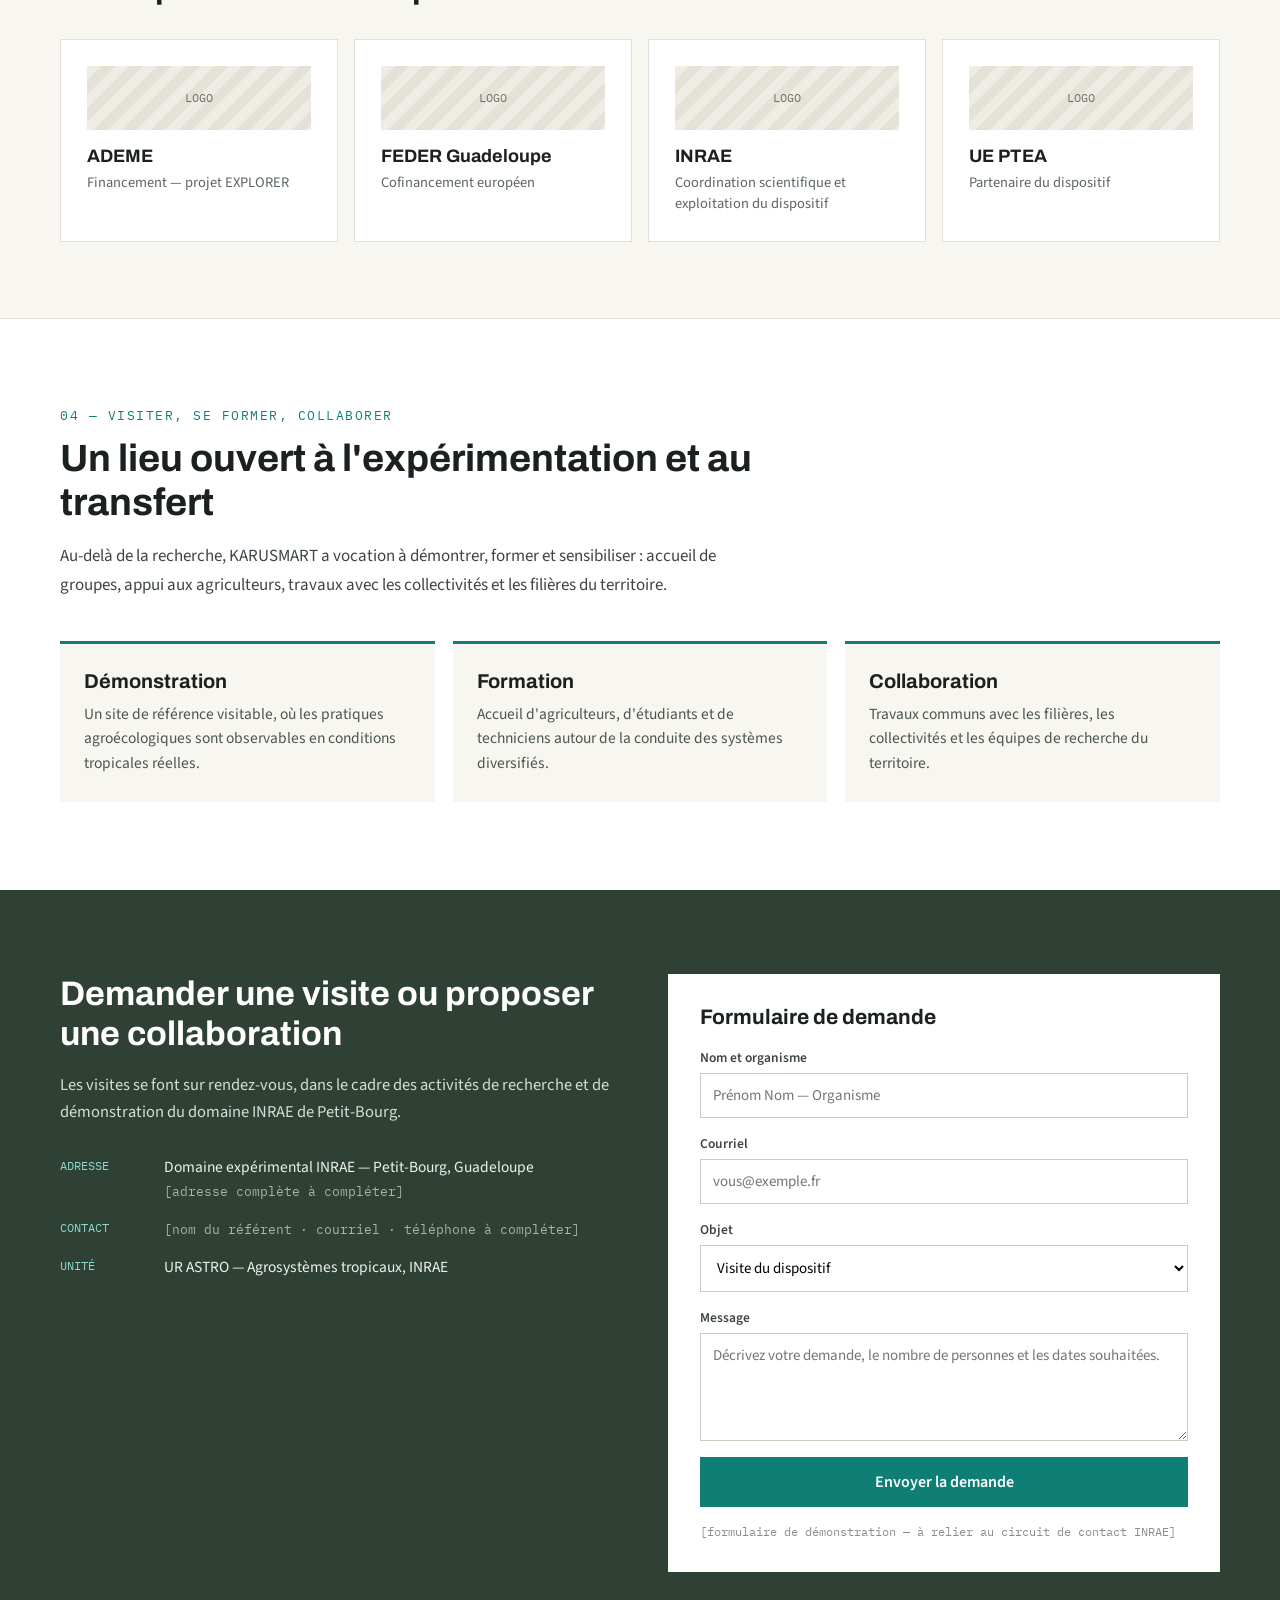
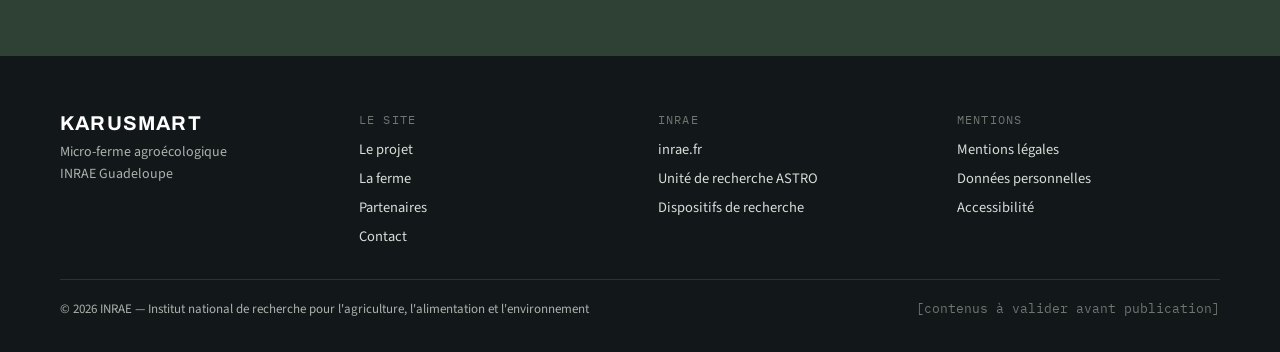
==== commit 67eb7b95: "Mettre a jour le statut de certification AB sur le site KARUSMART Certification AB confirmee obtenue" ====
--- a/livrables/site-web-karusmart/site-statique/index.html
+++ b/livrables/site-web-karusmart/site-statique/index.html
@@ -83,8 +83,8 @@
             <span style="width: 9px; height: 9px; background: #0f7f76; transform: rotate(45deg); display: inline-block; flex: none;"></span>
             <span style="font-family: Archivo, sans-serif; font-size: 34px; font-weight: 700; line-height: 1;">AB</span>
           </div>
-          <div style="font-size: 15px; font-weight: 600; color: #1b211e;">Certification en cours</div>
-          <div style="font-size: 14px; color: #5c665f; line-height: 1.45;">Démarche Agriculture Biologique engagée</div>
+          <div style="font-size: 15px; font-weight: 600; color: #1b211e;">Certification AB obtenue en 2018</div>
+          <div style="font-size: 14px; color: #5c665f; line-height: 1.45;">Certifié Agriculture Biologique</div>
         </div>
 
         <div style="padding: 34px 26px 34px 0; display: flex; flex-direction: column; gap: 8px; min-width: 0;">
@@ -223,7 +223,7 @@
           </div>
           <div style="background: #f7f6f1; border: 1px solid #e2e0d8; padding: 24px;">
             <h3 style="font-size: 18px; margin-bottom: 10px;">Certification</h3>
-            <p style="font-size: 15.5px; line-height: 1.6; color: #4c554e;">Le site est engagé dans une démarche de certification <strong>Agriculture Biologique (AB)</strong>, en cours à ce jour.</p>
+            <p style="font-size: 15.5px; line-height: 1.6; color: #4c554e;">Le site est certifié <strong>Agriculture Biologique (AB)</strong> depuis 2018.</p>
           </div>
           <div style="height: 210px; background-image: repeating-linear-gradient(135deg, #e6e4db 0px, #e6e4db 12px, #ded9ce 12px, #ded9ce 24px); display: flex; align-items: flex-end; padding: 14px;">
             <span style="font-family: 'IBM Plex Mono', monospace; font-size: 11.5px; color: #6b716a; background: rgba(255,255,255,0.75); padding: 5px 9px;">[photo à remplacer] haie multifonctionnelle</span>
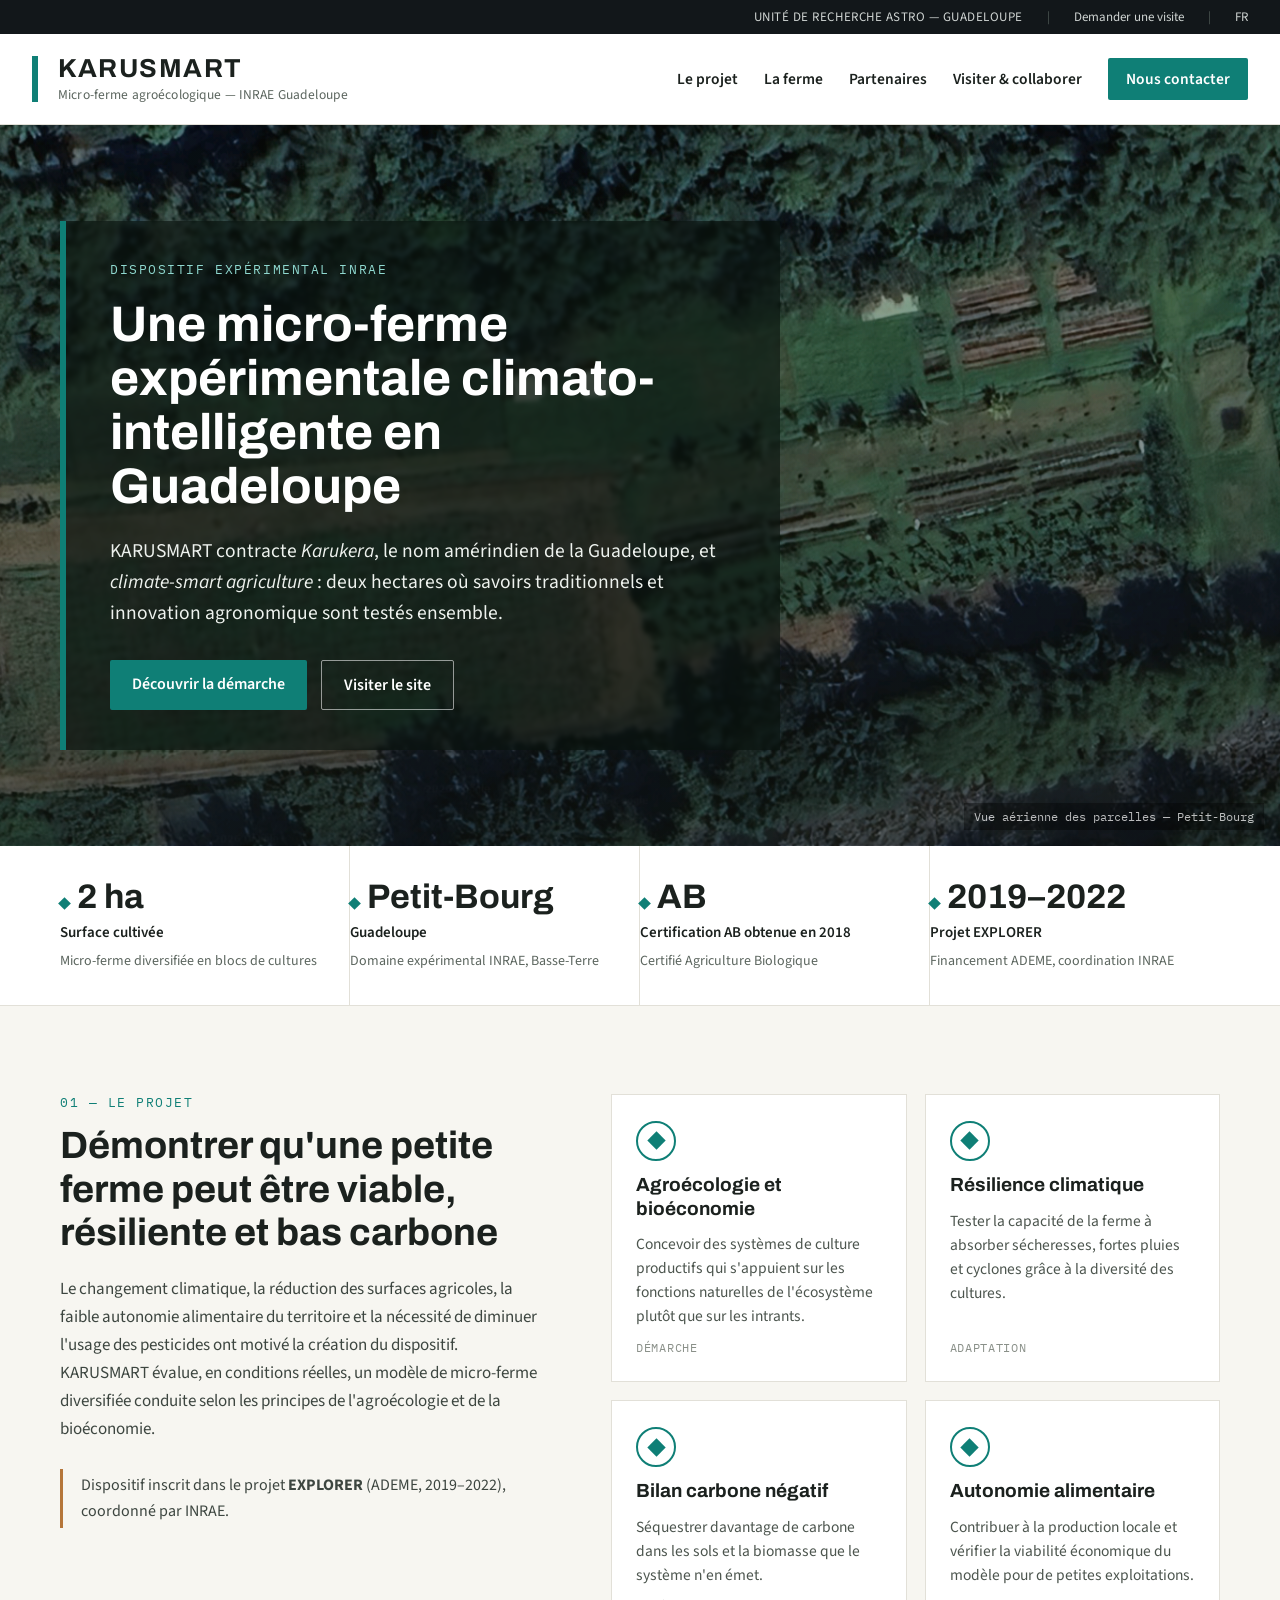
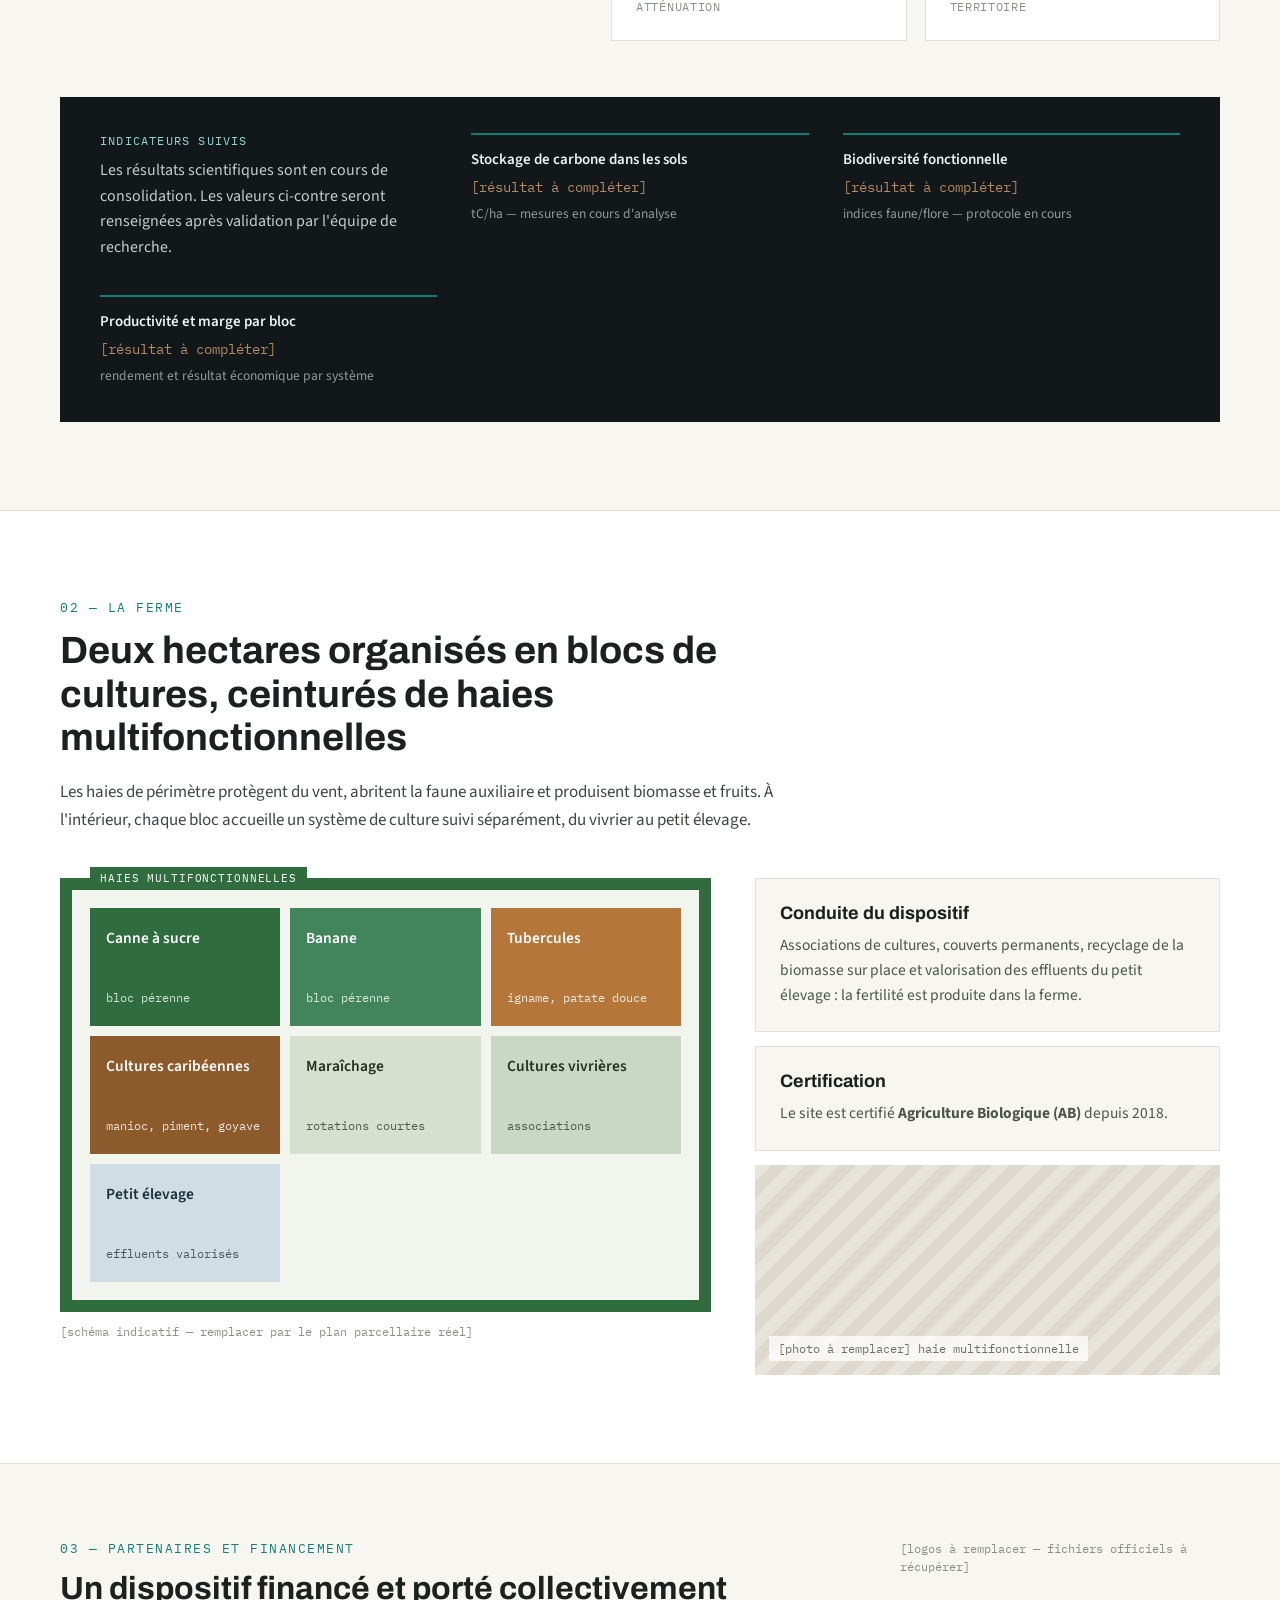
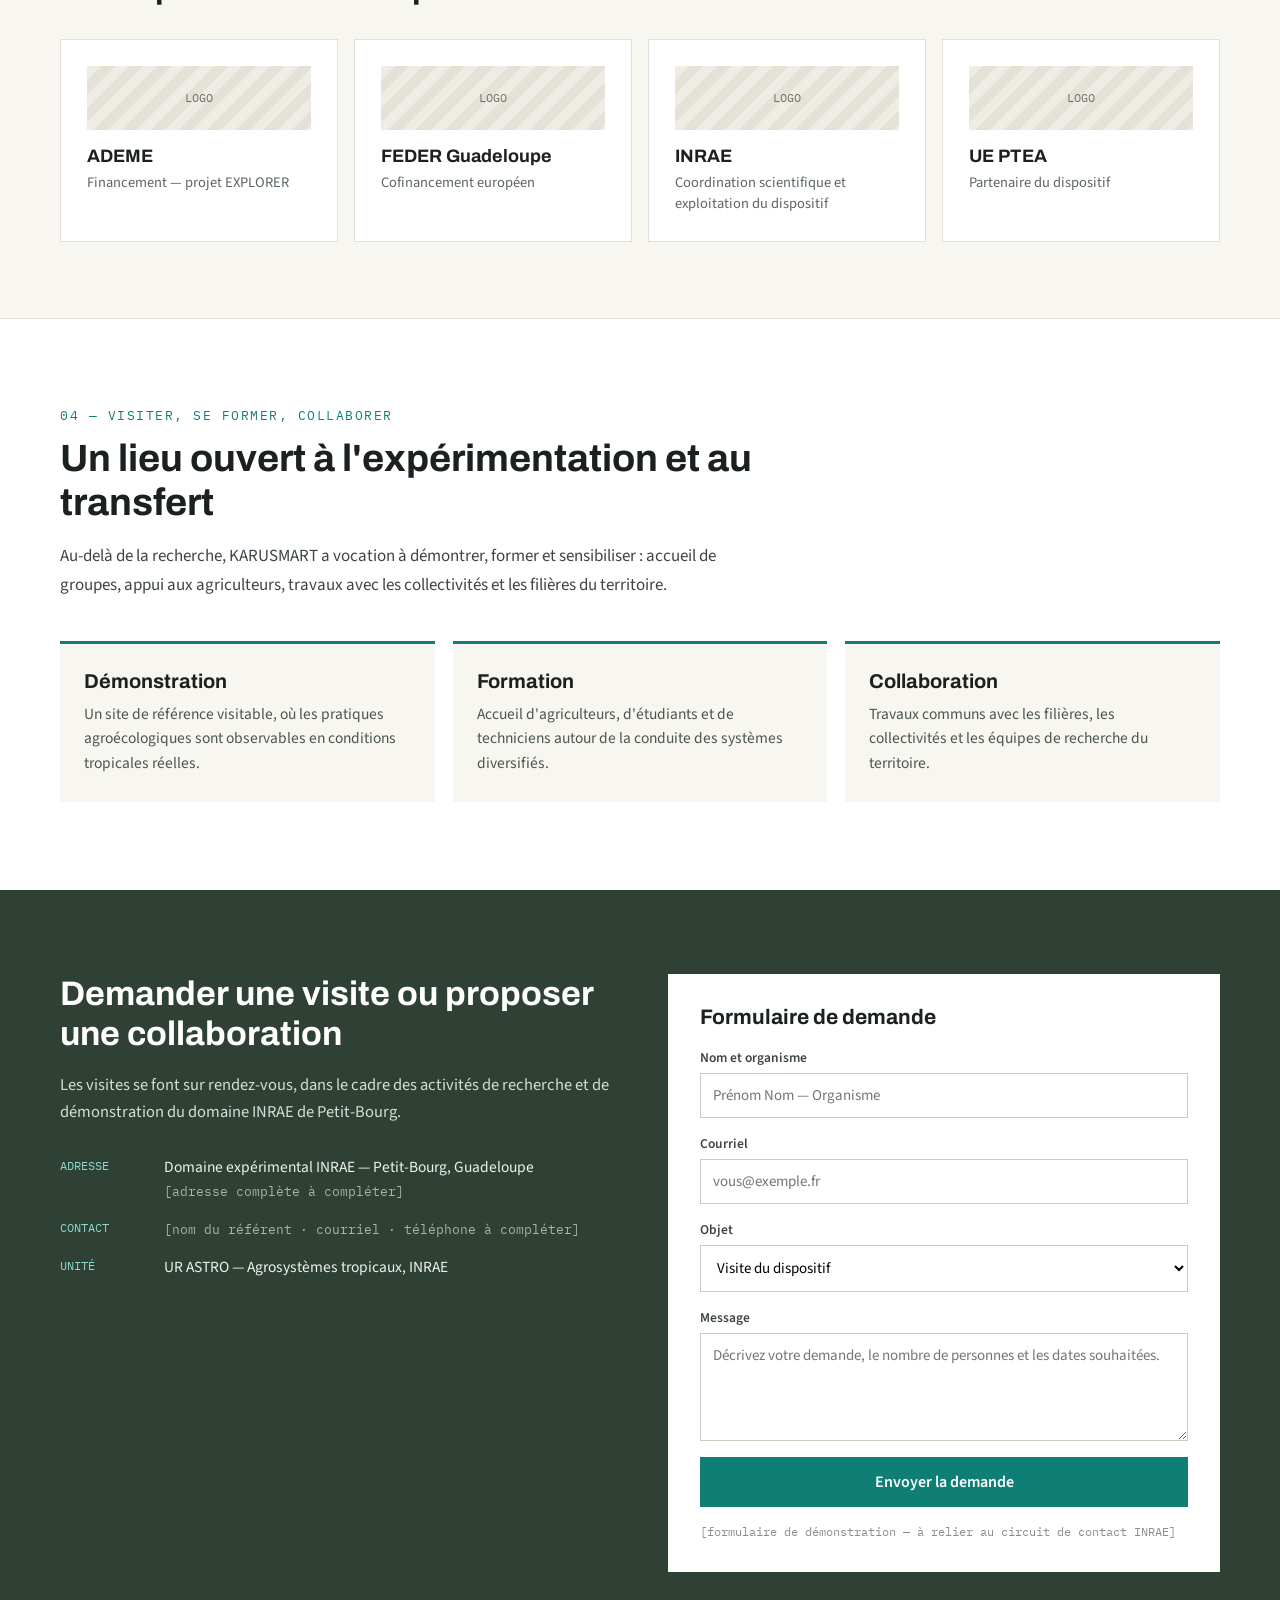
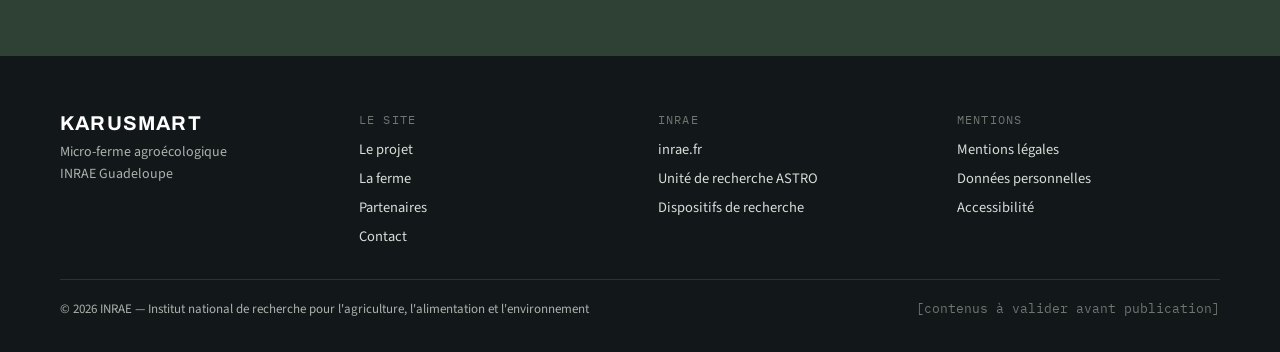
==== commit ceee850e: "Ajouter la photo aerienne du hero sur le site KARUSMART Remplace le placeholder du hero par la vraie" ====
--- a/livrables/site-web-karusmart/site-statique/index.html
+++ b/livrables/site-web-karusmart/site-statique/index.html
@@ -38,9 +38,9 @@
   </header>
 
   <section style="position: relative; background: #2f4034;">
-    <div style="position: relative; min-height: 520px; display: grid; background-image: repeating-linear-gradient(135deg, #34503c 0px, #34503c 14px, #2e4636 14px, #2e4636 28px);">
+    <div style="position: relative; min-height: 520px; display: grid; background-image: linear-gradient(180deg, rgba(18,23,20,0.35), rgba(18,23,20,0.65)), url('assets/photos/vue-aerienne-parcelles.png'); background-size: cover; background-position: center;">
       <div style="position: absolute; inset: 0; display: flex; align-items: flex-end; justify-content: flex-end; padding: 16px;">
-        <span style="font-family: 'IBM Plex Mono', monospace; font-size: 12px; color: rgba(255,255,255,0.72); background: rgba(0,0,0,0.35); padding: 6px 10px;">[photo à remplacer] vue aérienne des parcelles — Petit-Bourg</span>
+        <span style="font-family: 'IBM Plex Mono', monospace; font-size: 12px; color: rgba(255,255,255,0.72); background: rgba(0,0,0,0.35); padding: 6px 10px;">Vue aérienne des parcelles — Petit-Bourg</span>
       </div>
       <div style="position: relative; padding: 96px 32px; display: flex; justify-content: center;">
         <div style="max-width: 1160px; width: 100%;">
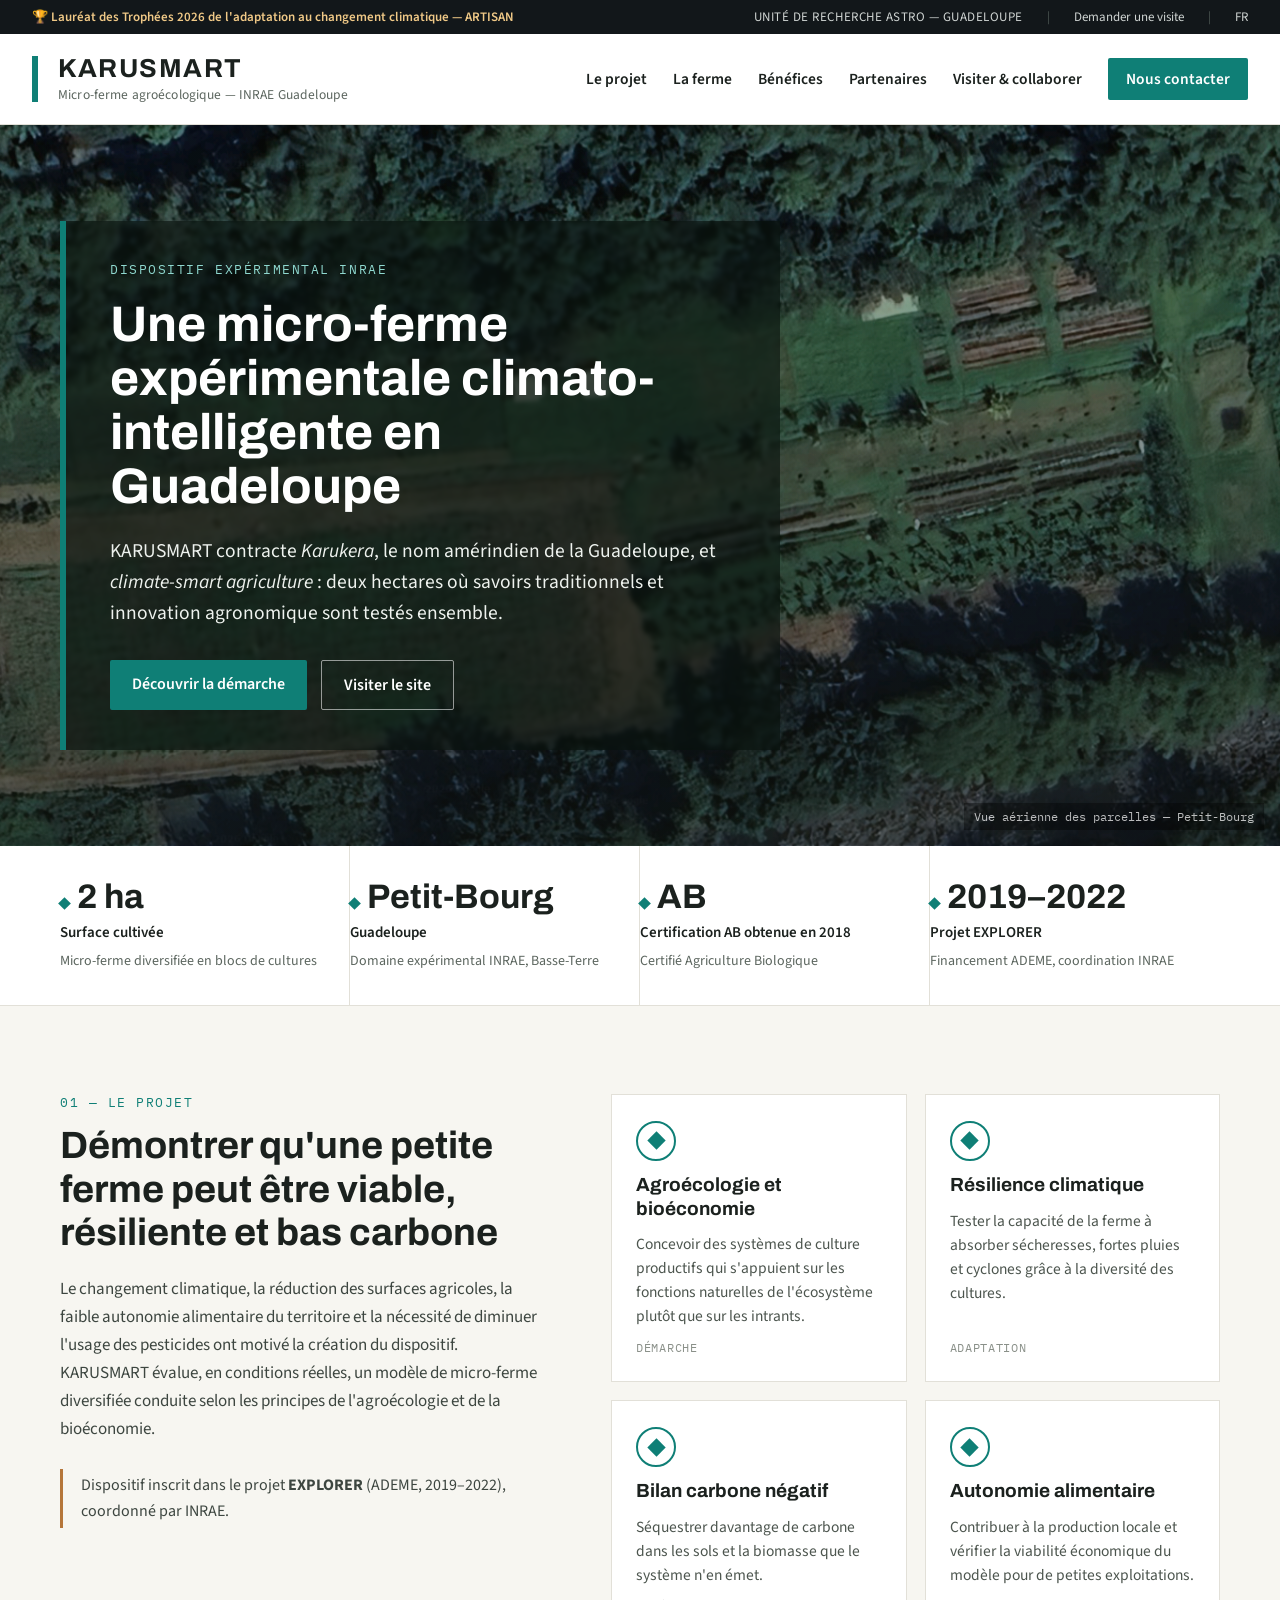
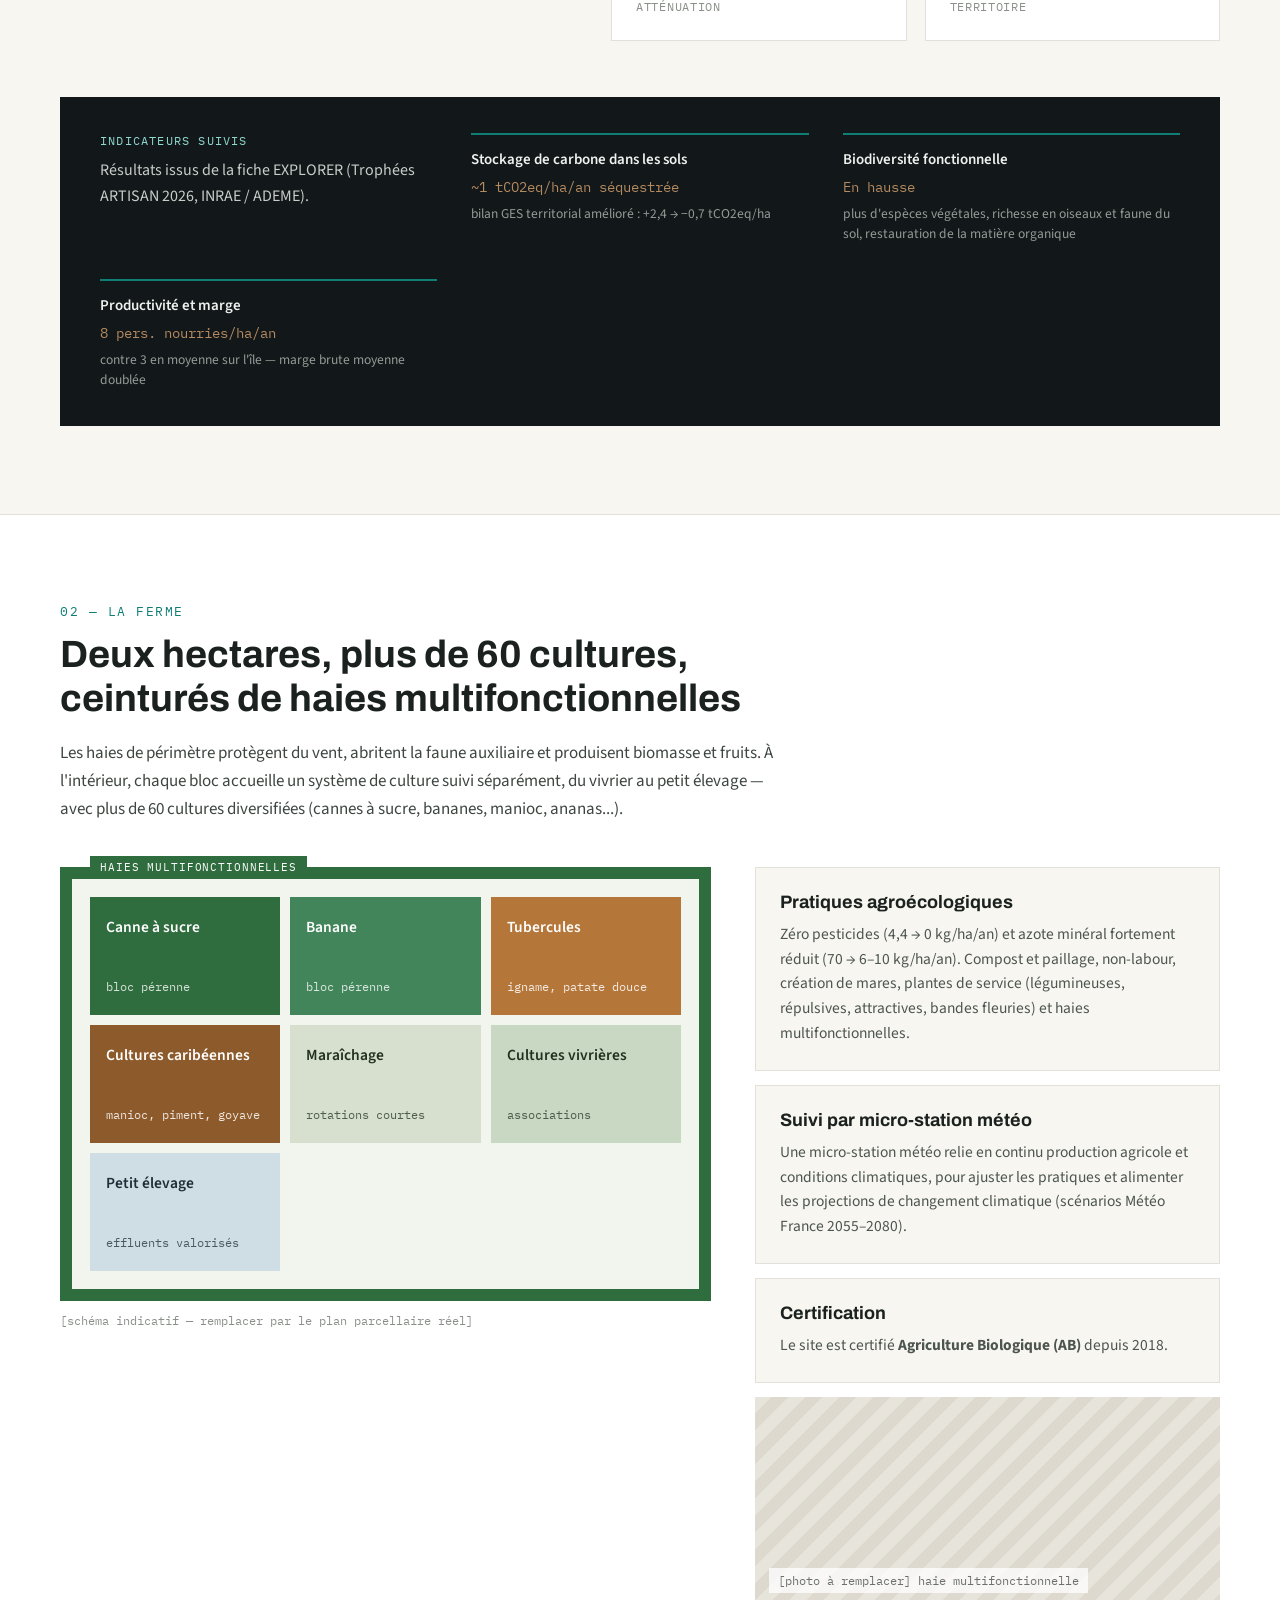
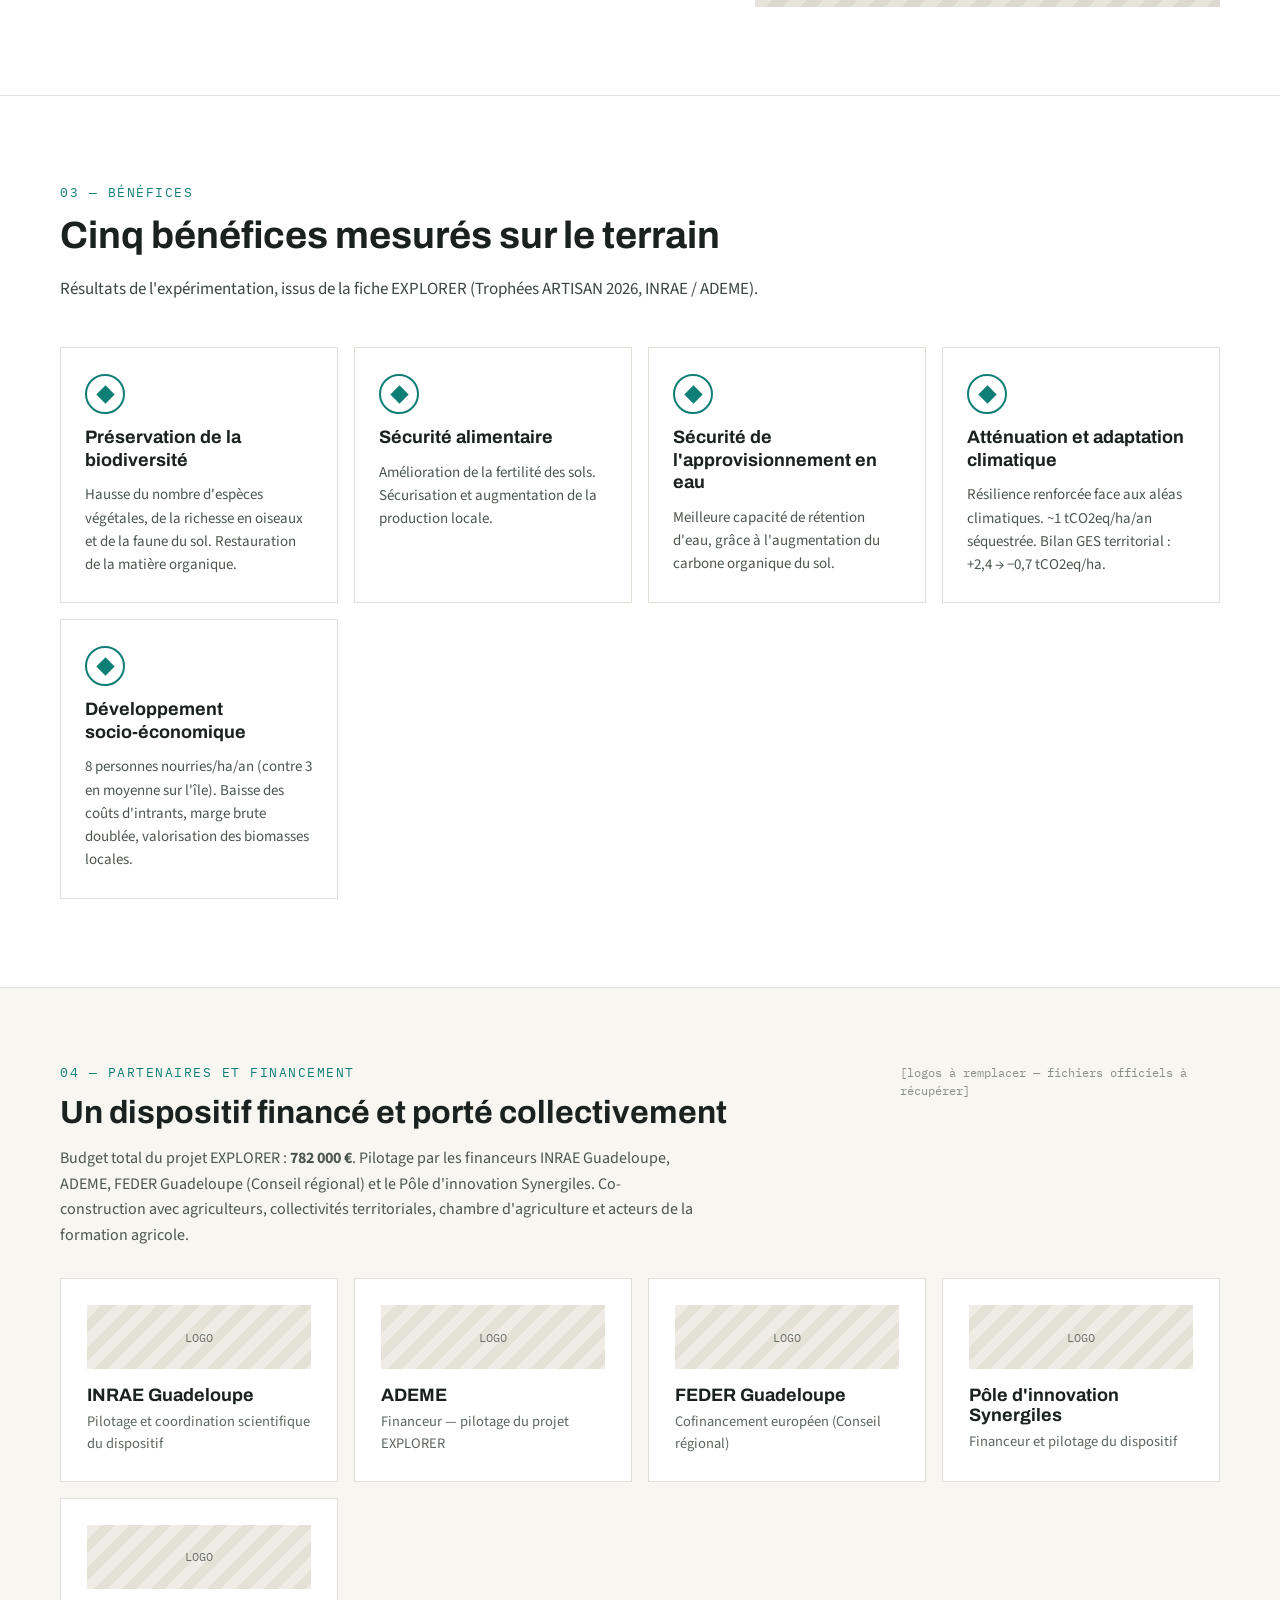
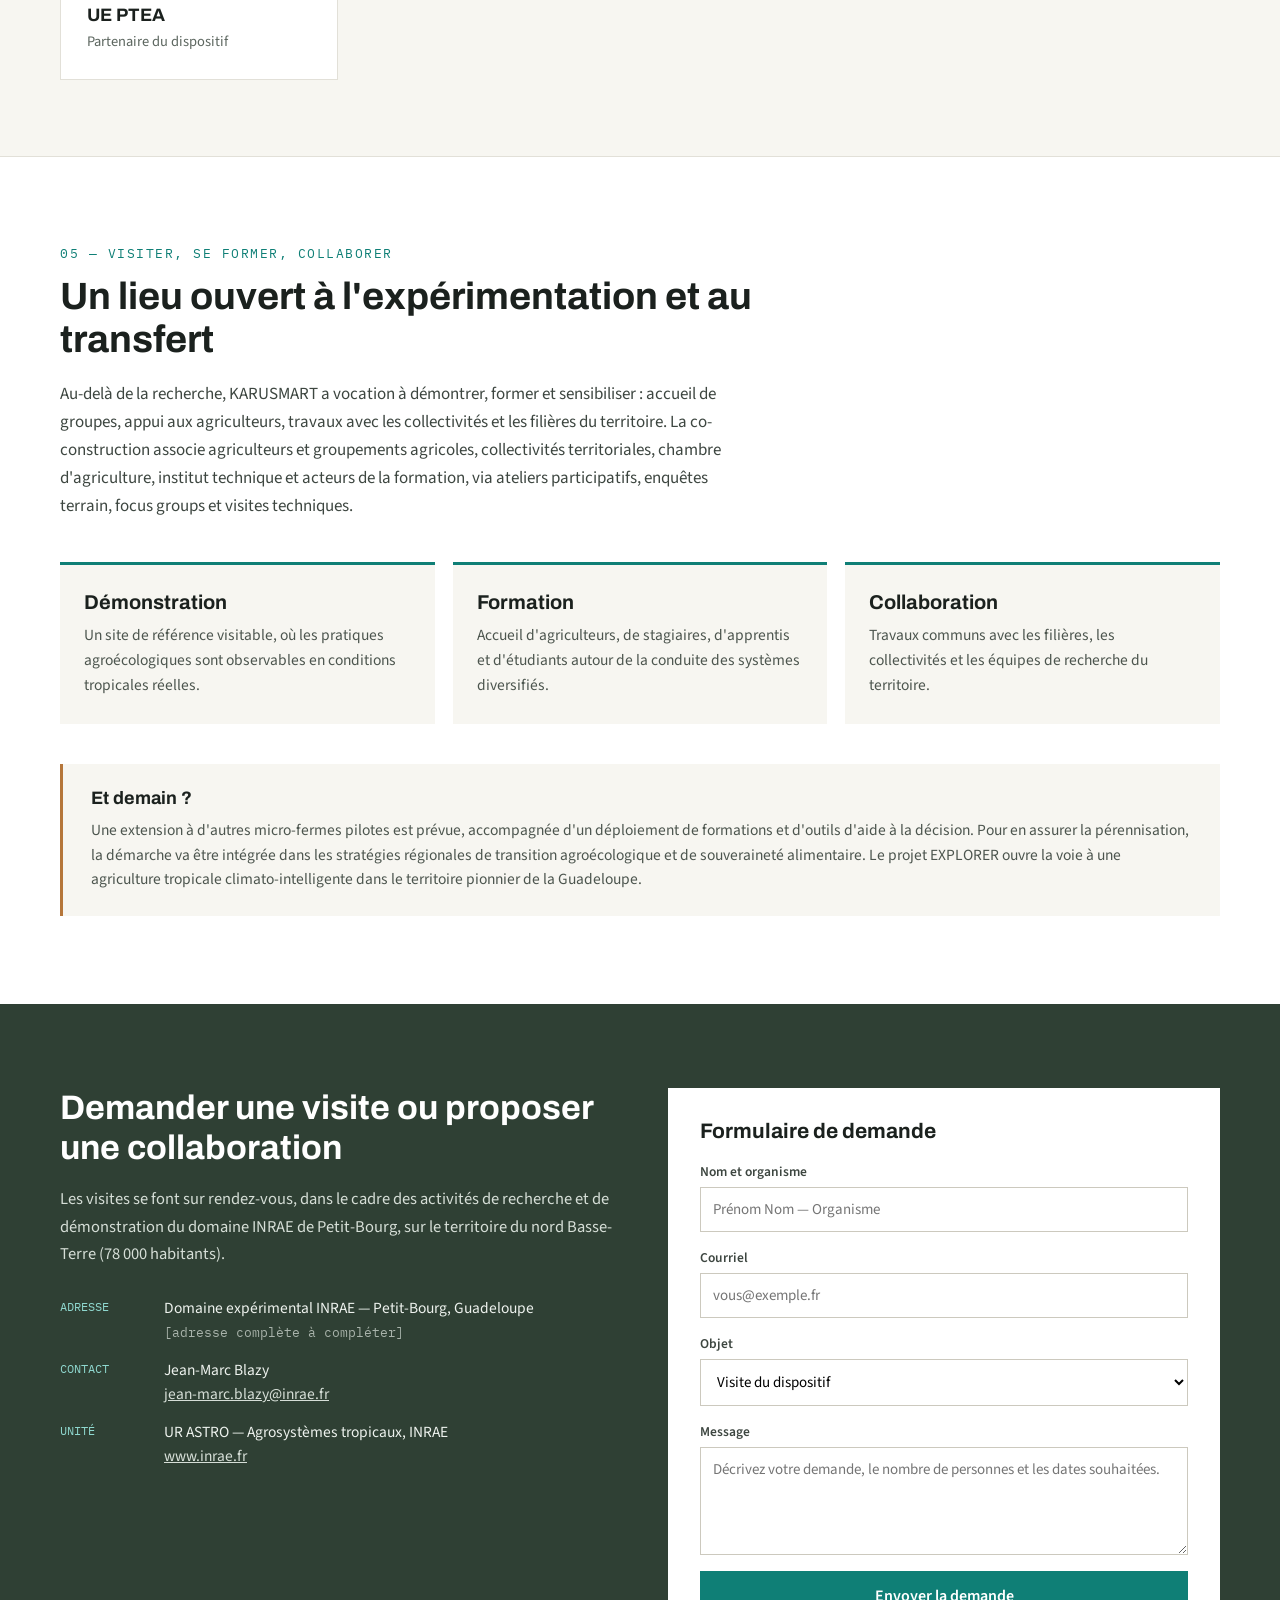
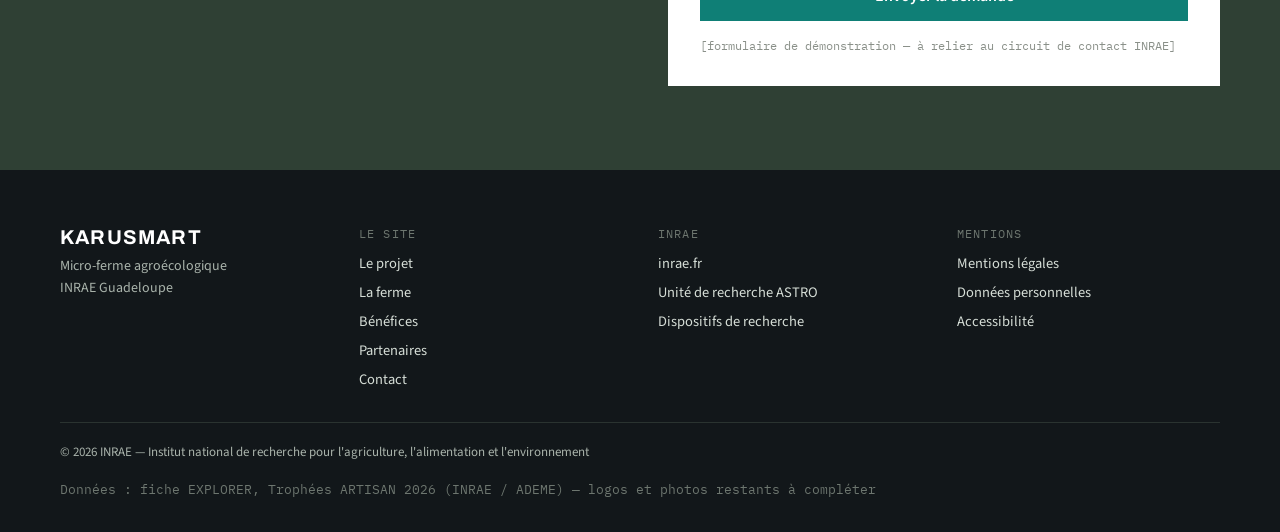
==== commit 693833d6: "Etoffer le site KARUSMART avec les donnees officielles EXPLORER (Trophees ARTISAN 2026) - Nouvelle s" ====
--- a/livrables/site-web-karusmart/site-statique/index.html
+++ b/livrables/site-web-karusmart/site-statique/index.html
@@ -12,12 +12,15 @@
 <body>
 <div style="max-width: 100%; overflow-x: hidden;">
 
-  <div style="background: #12171a; color: #cfd4d2; font-size: 13px; padding: 8px 32px; display: flex; justify-content: flex-end; gap: 24px; flex-wrap: wrap;">
-    <span style="letter-spacing: 0.04em; text-transform: uppercase;">Unité de recherche ASTRO — Guadeloupe</span>
-    <span style="color: #4a5450;">|</span>
-    <a href="#contact" style="color: #cfd4d2;">Demander une visite</a>
-    <span style="color: #4a5450;">|</span>
-    <span>FR</span>
+  <div style="background: #12171a; color: #cfd4d2; font-size: 13px; padding: 8px 32px; display: flex; justify-content: space-between; align-items: center; gap: 24px; flex-wrap: wrap;">
+    <span style="color: #f0c987; font-weight: 600;">🏆 Lauréat des Trophées 2026 de l'adaptation au changement climatique — ARTISAN</span>
+    <div style="display: flex; align-items: center; gap: 24px; flex-wrap: wrap;">
+      <span style="letter-spacing: 0.04em; text-transform: uppercase;">Unité de recherche ASTRO — Guadeloupe</span>
+      <span style="color: #4a5450;">|</span>
+      <a href="#contact" style="color: #cfd4d2;">Demander une visite</a>
+      <span style="color: #4a5450;">|</span>
+      <span>FR</span>
+    </div>
   </div>
 
   <header style="background: #ffffff; border-bottom: 1px solid #e2e0d8; padding: 20px 32px; display: flex; align-items: center; justify-content: space-between; gap: 32px; flex-wrap: wrap; position: sticky; top: 0; z-index: 20;">
@@ -31,6 +34,7 @@
     <nav style="display: flex; align-items: center; gap: 26px; flex-wrap: wrap; font-size: 15.5px; font-weight: 600;">
       <a class="nav-link" href="#projet">Le projet</a>
       <a class="nav-link" href="#ferme">La ferme</a>
+      <a class="nav-link" href="#benefices">Bénéfices</a>
       <a class="nav-link" href="#partenaires">Partenaires</a>
       <a class="nav-link" href="#visiter">Visiter &amp; collaborer</a>
       <a class="nav-cta" href="#contact">Nous contacter</a>
@@ -145,25 +149,25 @@
       <div style="margin-top: 56px; background: #12171a; color: #eef2ee; padding: 36px 40px; display: grid; grid-template-columns: repeat(auto-fit, minmax(260px, 1fr)); gap: 34px;">
         <div>
           <div style="font-family: 'IBM Plex Mono', monospace; font-size: 12px; letter-spacing: 0.1em; text-transform: uppercase; color: #8fd8cf; margin-bottom: 10px;">Indicateurs suivis</div>
-          <p style="font-size: 16px; line-height: 1.6; color: #c7cdc8;">Les résultats scientifiques sont en cours de consolidation. Les valeurs ci-contre seront renseignées après validation par l'équipe de recherche.</p>
+          <p style="font-size: 16px; line-height: 1.6; color: #c7cdc8;">Résultats issus de la fiche EXPLORER (Trophées ARTISAN 2026, INRAE / ADEME).</p>
         </div>
 
         <div style="border-top: 2px solid #0f7f76; padding-top: 14px; min-width: 0;">
           <div style="font-size: 15px; font-weight: 600; margin-bottom: 8px;">Stockage de carbone dans les sols</div>
-          <div style="font-family: 'IBM Plex Mono', monospace; font-size: 14px; color: #b58a5f;">[résultat à compléter]</div>
-          <div style="font-size: 13.5px; color: #949b95; margin-top: 8px; line-height: 1.5;">tC/ha — mesures en cours d'analyse</div>
+          <div style="font-family: 'IBM Plex Mono', monospace; font-size: 14px; color: #b58a5f;">~1 tCO2eq/ha/an séquestrée</div>
+          <div style="font-size: 13.5px; color: #949b95; margin-top: 8px; line-height: 1.5;">bilan GES territorial amélioré : +2,4 → −0,7 tCO2eq/ha</div>
         </div>
 
         <div style="border-top: 2px solid #0f7f76; padding-top: 14px; min-width: 0;">
           <div style="font-size: 15px; font-weight: 600; margin-bottom: 8px;">Biodiversité fonctionnelle</div>
-          <div style="font-family: 'IBM Plex Mono', monospace; font-size: 14px; color: #b58a5f;">[résultat à compléter]</div>
-          <div style="font-size: 13.5px; color: #949b95; margin-top: 8px; line-height: 1.5;">indices faune/flore — protocole en cours</div>
+          <div style="font-family: 'IBM Plex Mono', monospace; font-size: 14px; color: #b58a5f;">En hausse</div>
+          <div style="font-size: 13.5px; color: #949b95; margin-top: 8px; line-height: 1.5;">plus d'espèces végétales, richesse en oiseaux et faune du sol, restauration de la matière organique</div>
         </div>
 
         <div style="border-top: 2px solid #0f7f76; padding-top: 14px; min-width: 0;">
-          <div style="font-size: 15px; font-weight: 600; margin-bottom: 8px;">Productivité et marge par bloc</div>
-          <div style="font-family: 'IBM Plex Mono', monospace; font-size: 14px; color: #b58a5f;">[résultat à compléter]</div>
-          <div style="font-size: 13.5px; color: #949b95; margin-top: 8px; line-height: 1.5;">rendement et résultat économique par système</div>
+          <div style="font-size: 15px; font-weight: 600; margin-bottom: 8px;">Productivité et marge</div>
+          <div style="font-family: 'IBM Plex Mono', monospace; font-size: 14px; color: #b58a5f;">8 pers. nourries/ha/an</div>
+          <div style="font-size: 13.5px; color: #949b95; margin-top: 8px; line-height: 1.5;">contre 3 en moyenne sur l'île — marge brute moyenne doublée</div>
         </div>
 
       </div>
@@ -174,8 +178,8 @@
     <div style="max-width: 1160px; width: 100%;">
       <div style="max-width: 720px; margin-bottom: 44px;">
         <div style="font-family: 'IBM Plex Mono', monospace; font-size: 12.5px; letter-spacing: 0.12em; text-transform: uppercase; color: #0f7f76; margin-bottom: 14px;">02 — La ferme</div>
-        <h2 style="font-size: 38px; line-height: 1.15; margin-bottom: 18px;">Deux hectares organisés en blocs de cultures, ceinturés de haies multifonctionnelles</h2>
-        <p style="font-size: 17px; line-height: 1.65; color: #3d4640;">Les haies de périmètre protègent du vent, abritent la faune auxiliaire et produisent biomasse et fruits. À l'intérieur, chaque bloc accueille un système de culture suivi séparément, du vivrier au petit élevage.</p>
+        <h2 style="font-size: 38px; line-height: 1.15; margin-bottom: 18px;">Deux hectares, plus de 60 cultures, ceinturés de haies multifonctionnelles</h2>
+        <p style="font-size: 17px; line-height: 1.65; color: #3d4640;">Les haies de périmètre protègent du vent, abritent la faune auxiliaire et produisent biomasse et fruits. À l'intérieur, chaque bloc accueille un système de culture suivi séparément, du vivrier au petit élevage — avec plus de 60 cultures diversifiées (cannes à sucre, bananes, manioc, ananas...).</p>
       </div>
 
       <div style="display: grid; grid-template-columns: minmax(0, 1.4fr) minmax(0, 1fr); gap: 44px; align-items: start;">
@@ -218,8 +222,12 @@
 
         <div style="display: flex; flex-direction: column; gap: 14px;">
           <div style="background: #f7f6f1; border: 1px solid #e2e0d8; padding: 24px;">
-            <h3 style="font-size: 18px; margin-bottom: 10px;">Conduite du dispositif</h3>
-            <p style="font-size: 15.5px; line-height: 1.6; color: #4c554e;">Associations de cultures, couverts permanents, recyclage de la biomasse sur place et valorisation des effluents du petit élevage : la fertilité est produite dans la ferme.</p>
+            <h3 style="font-size: 18px; margin-bottom: 10px;">Pratiques agroécologiques</h3>
+            <p style="font-size: 15.5px; line-height: 1.6; color: #4c554e;">Zéro pesticides (4,4 → 0 kg/ha/an) et azote minéral fortement réduit (70 → 6–10 kg/ha/an). Compost et paillage, non-labour, création de mares, plantes de service (légumineuses, répulsives, attractives, bandes fleuries) et haies multifonctionnelles.</p>
+          </div>
+          <div style="background: #f7f6f1; border: 1px solid #e2e0d8; padding: 24px;">
+            <h3 style="font-size: 18px; margin-bottom: 10px;">Suivi par micro-station météo</h3>
+            <p style="font-size: 15.5px; line-height: 1.6; color: #4c554e;">Une micro-station météo relie en continu production agricole et conditions climatiques, pour ajuster les pratiques et alimenter les projections de changement climatique (scénarios Météo France 2055–2080).</p>
           </div>
           <div style="background: #f7f6f1; border: 1px solid #e2e0d8; padding: 24px;">
             <h3 style="font-size: 18px; margin-bottom: 10px;">Certification</h3>
@@ -233,22 +241,74 @@
     </div>
   </section>
 
+  <section id="benefices" style="background: #ffffff; padding: 88px 32px; display: flex; justify-content: center; border-bottom: 1px solid #e2e0d8;">
+    <div style="max-width: 1160px; width: 100%;">
+      <div style="max-width: 720px; margin-bottom: 44px;">
+        <div style="font-family: 'IBM Plex Mono', monospace; font-size: 12.5px; letter-spacing: 0.12em; text-transform: uppercase; color: #0f7f76; margin-bottom: 14px;">03 — Bénéfices</div>
+        <h2 style="font-size: 38px; line-height: 1.15; margin-bottom: 18px;">Cinq bénéfices mesurés sur le terrain</h2>
+        <p style="font-size: 17px; line-height: 1.65; color: #3d4640;">Résultats de l'expérimentation, issus de la fiche EXPLORER (Trophées ARTISAN 2026, INRAE / ADEME).</p>
+      </div>
+      <div style="display: grid; grid-template-columns: repeat(auto-fit, minmax(230px, 1fr)); gap: 16px;">
+
+        <div class="pillar-card">
+          <div class="pillar-dot"><span></span></div>
+          <h3 style="font-size: 18px; line-height: 1.25;">Préservation de la biodiversité</h3>
+          <p style="font-size: 15px; line-height: 1.55; color: #4c554e;">Hausse du nombre d'espèces végétales, de la richesse en oiseaux et de la faune du sol. Restauration de la matière organique.</p>
+        </div>
+
+        <div class="pillar-card">
+          <div class="pillar-dot"><span></span></div>
+          <h3 style="font-size: 18px; line-height: 1.25;">Sécurité alimentaire</h3>
+          <p style="font-size: 15px; line-height: 1.55; color: #4c554e;">Amélioration de la fertilité des sols. Sécurisation et augmentation de la production locale.</p>
+        </div>
+
+        <div class="pillar-card">
+          <div class="pillar-dot"><span></span></div>
+          <h3 style="font-size: 18px; line-height: 1.25;">Sécurité de l'approvisionnement en eau</h3>
+          <p style="font-size: 15px; line-height: 1.55; color: #4c554e;">Meilleure capacité de rétention d'eau, grâce à l'augmentation du carbone organique du sol.</p>
+        </div>
+
+        <div class="pillar-card">
+          <div class="pillar-dot"><span></span></div>
+          <h3 style="font-size: 18px; line-height: 1.25;">Atténuation et adaptation climatique</h3>
+          <p style="font-size: 15px; line-height: 1.55; color: #4c554e;">Résilience renforcée face aux aléas climatiques. ~1 tCO2eq/ha/an séquestrée. Bilan GES territorial : +2,4 → −0,7 tCO2eq/ha.</p>
+        </div>
+
+        <div class="pillar-card">
+          <div class="pillar-dot"><span></span></div>
+          <h3 style="font-size: 18px; line-height: 1.25;">Développement socio-économique</h3>
+          <p style="font-size: 15px; line-height: 1.55; color: #4c554e;">8 personnes nourries/ha/an (contre 3 en moyenne sur l'île). Baisse des coûts d'intrants, marge brute doublée, valorisation des biomasses locales.</p>
+        </div>
+
+      </div>
+    </div>
+  </section>
+
   <section id="partenaires" style="background: #f7f6f1; padding: 76px 32px; display: flex; justify-content: center;">
     <div style="max-width: 1160px; width: 100%;">
       <div style="display: flex; align-items: baseline; justify-content: space-between; gap: 24px; flex-wrap: wrap; margin-bottom: 30px;">
         <div>
-          <div style="font-family: 'IBM Plex Mono', monospace; font-size: 12.5px; letter-spacing: 0.12em; text-transform: uppercase; color: #0f7f76; margin-bottom: 14px;">03 — Partenaires et financement</div>
+          <div style="font-family: 'IBM Plex Mono', monospace; font-size: 12.5px; letter-spacing: 0.12em; text-transform: uppercase; color: #0f7f76; margin-bottom: 14px;">04 — Partenaires et financement</div>
           <h2 style="font-size: 32px; line-height: 1.2;">Un dispositif financé et porté collectivement</h2>
+          <p style="font-size: 16px; line-height: 1.6; color: #4c554e; max-width: 640px; margin-top: 14px;">Budget total du projet EXPLORER : <strong>782 000 €</strong>. Pilotage par les financeurs INRAE Guadeloupe, ADEME, FEDER Guadeloupe (Conseil régional) et le Pôle d'innovation Synergiles. Co-construction avec agriculteurs, collectivités territoriales, chambre d'agriculture et acteurs de la formation agricole.</p>
         </div>
         <div style="font-family: 'IBM Plex Mono', monospace; font-size: 12px; color: #8a9089; max-width: 320px; line-height: 1.5;">[logos à remplacer — fichiers officiels à récupérer]</div>
       </div>
       <div style="display: grid; grid-template-columns: repeat(auto-fit, minmax(230px, 1fr)); gap: 16px;">
+
+        <div class="partner-card">
+          <div class="partner-logo"><span>LOGO</span></div>
+          <div>
+            <div style="font-family: Archivo, sans-serif; font-weight: 700; font-size: 18px;">INRAE Guadeloupe</div>
+            <div style="font-size: 14.5px; color: #5c665f; line-height: 1.5; margin-top: 6px;">Pilotage et coordination scientifique du dispositif</div>
+          </div>
+        </div>
 
         <div class="partner-card">
           <div class="partner-logo"><span>LOGO</span></div>
           <div>
             <div style="font-family: Archivo, sans-serif; font-weight: 700; font-size: 18px;">ADEME</div>
-            <div style="font-size: 14.5px; color: #5c665f; line-height: 1.5; margin-top: 6px;">Financement — projet EXPLORER</div>
+            <div style="font-size: 14.5px; color: #5c665f; line-height: 1.5; margin-top: 6px;">Financeur — pilotage du projet EXPLORER</div>
           </div>
         </div>
 
@@ -256,15 +316,15 @@
           <div class="partner-logo"><span>LOGO</span></div>
           <div>
             <div style="font-family: Archivo, sans-serif; font-weight: 700; font-size: 18px;">FEDER Guadeloupe</div>
-            <div style="font-size: 14.5px; color: #5c665f; line-height: 1.5; margin-top: 6px;">Cofinancement européen</div>
+            <div style="font-size: 14.5px; color: #5c665f; line-height: 1.5; margin-top: 6px;">Cofinancement européen (Conseil régional)</div>
           </div>
         </div>
 
         <div class="partner-card">
           <div class="partner-logo"><span>LOGO</span></div>
           <div>
-            <div style="font-family: Archivo, sans-serif; font-weight: 700; font-size: 18px;">INRAE</div>
-            <div style="font-size: 14.5px; color: #5c665f; line-height: 1.5; margin-top: 6px;">Coordination scientifique et exploitation du dispositif</div>
+            <div style="font-family: Archivo, sans-serif; font-weight: 700; font-size: 18px;">Pôle d'innovation Synergiles</div>
+            <div style="font-size: 14.5px; color: #5c665f; line-height: 1.5; margin-top: 6px;">Financeur et pilotage du dispositif</div>
           </div>
         </div>
 
@@ -283,9 +343,9 @@
   <section id="visiter" style="background: #ffffff; padding: 88px 32px; display: flex; justify-content: center; border-top: 1px solid #e2e0d8;">
     <div style="max-width: 1160px; width: 100%;">
       <div style="max-width: 700px; margin-bottom: 42px;">
-        <div style="font-family: 'IBM Plex Mono', monospace; font-size: 12.5px; letter-spacing: 0.12em; text-transform: uppercase; color: #0f7f76; margin-bottom: 14px;">04 — Visiter, se former, collaborer</div>
+        <div style="font-family: 'IBM Plex Mono', monospace; font-size: 12.5px; letter-spacing: 0.12em; text-transform: uppercase; color: #0f7f76; margin-bottom: 14px;">05 — Visiter, se former, collaborer</div>
         <h2 style="font-size: 38px; line-height: 1.15; margin-bottom: 18px;">Un lieu ouvert à l'expérimentation et au transfert</h2>
-        <p style="font-size: 17px; line-height: 1.65; color: #3d4640;">Au-delà de la recherche, KARUSMART a vocation à démontrer, former et sensibiliser : accueil de groupes, appui aux agriculteurs, travaux avec les collectivités et les filières du territoire.</p>
+        <p style="font-size: 17px; line-height: 1.65; color: #3d4640;">Au-delà de la recherche, KARUSMART a vocation à démontrer, former et sensibiliser : accueil de groupes, appui aux agriculteurs, travaux avec les collectivités et les filières du territoire. La co-construction associe agriculteurs et groupements agricoles, collectivités territoriales, chambre d'agriculture, institut technique et acteurs de la formation, via ateliers participatifs, enquêtes terrain, focus groups et visites techniques.</p>
       </div>
       <div style="display: grid; grid-template-columns: repeat(auto-fit, minmax(260px, 1fr)); gap: 18px;">
 
@@ -296,7 +356,7 @@
 
         <div class="mission-card">
           <h3 style="font-size: 20px; margin-bottom: 10px;">Formation</h3>
-          <p style="font-size: 15.5px; line-height: 1.6; color: #4c554e;">Accueil d'agriculteurs, d'étudiants et de techniciens autour de la conduite des systèmes diversifiés.</p>
+          <p style="font-size: 15.5px; line-height: 1.6; color: #4c554e;">Accueil d'agriculteurs, de stagiaires, d'apprentis et d'étudiants autour de la conduite des systèmes diversifiés.</p>
         </div>
 
         <div class="mission-card">
@@ -304,6 +364,11 @@
           <p style="font-size: 15.5px; line-height: 1.6; color: #4c554e;">Travaux communs avec les filières, les collectivités et les équipes de recherche du territoire.</p>
         </div>
 
+      </div>
+
+      <div style="margin-top: 40px; background: #f7f6f1; border-left: 3px solid #b5763a; padding: 24px 28px;">
+        <h3 style="font-size: 18px; margin-bottom: 10px;">Et demain ?</h3>
+        <p style="font-size: 15.5px; line-height: 1.6; color: #4c554e;">Une extension à d'autres micro-fermes pilotes est prévue, accompagnée d'un déploiement de formations et d'outils d'aide à la décision. Pour en assurer la pérennisation, la démarche va être intégrée dans les stratégies régionales de transition agroécologique et de souveraineté alimentaire. Le projet EXPLORER ouvre la voie à une agriculture tropicale climato-intelligente dans le territoire pionnier de la Guadeloupe.</p>
       </div>
     </div>
   </section>
@@ -312,7 +377,7 @@
     <div style="max-width: 1160px; width: 100%; display: grid; grid-template-columns: repeat(auto-fit, minmax(300px, 1fr)); gap: 56px; align-items: start;">
       <div>
         <h2 style="font-size: 34px; line-height: 1.18; color: #ffffff; margin-bottom: 18px;">Demander une visite ou proposer une collaboration</h2>
-        <p style="font-size: 16.5px; line-height: 1.65; color: #d6ded7; margin-bottom: 28px;">Les visites se font sur rendez-vous, dans le cadre des activités de recherche et de démonstration du domaine INRAE de Petit-Bourg.</p>
+        <p style="font-size: 16.5px; line-height: 1.65; color: #d6ded7; margin-bottom: 28px;">Les visites se font sur rendez-vous, dans le cadre des activités de recherche et de démonstration du domaine INRAE de Petit-Bourg, sur le territoire du nord Basse-Terre (78 000 habitants).</p>
         <div style="display: flex; flex-direction: column; gap: 14px; font-size: 15.5px; color: #eef2ee;">
           <div style="display: flex; gap: 12px;">
             <span style="font-family: 'IBM Plex Mono', monospace; font-size: 12px; color: #8fd8cf; min-width: 92px; padding-top: 3px;">ADRESSE</span>
@@ -320,11 +385,11 @@
           </div>
           <div style="display: flex; gap: 12px;">
             <span style="font-family: 'IBM Plex Mono', monospace; font-size: 12px; color: #8fd8cf; min-width: 92px; padding-top: 3px;">CONTACT</span>
-            <span style="line-height: 1.55;"><span style="font-family: 'IBM Plex Mono', monospace; font-size: 12.5px; color: #a9b3ab;">[nom du référent · courriel · téléphone à compléter]</span></span>
+            <span style="line-height: 1.55;">Jean-Marc Blazy<br /><a href="mailto:jean-marc.blazy@inrae.fr" style="color: #d6ded7; text-decoration: underline;">jean-marc.blazy@inrae.fr</a></span>
           </div>
           <div style="display: flex; gap: 12px;">
             <span style="font-family: 'IBM Plex Mono', monospace; font-size: 12px; color: #8fd8cf; min-width: 92px; padding-top: 3px;">UNITÉ</span>
-            <span style="line-height: 1.55;">UR ASTRO — Agrosystèmes tropicaux, INRAE</span>
+            <span style="line-height: 1.55;">UR ASTRO — Agrosystèmes tropicaux, INRAE<br /><a href="https://www.inrae.fr" style="color: #d6ded7; text-decoration: underline;">www.inrae.fr</a></span>
           </div>
         </div>
       </div>
@@ -373,6 +438,7 @@
           <div style="font-family: 'IBM Plex Mono', monospace; font-size: 11.5px; letter-spacing: 0.1em; color: #6d766f; margin-bottom: 4px;">LE SITE</div>
           <a href="#projet" style="color: #d6ded7;">Le projet</a>
           <a href="#ferme" style="color: #d6ded7;">La ferme</a>
+          <a href="#benefices" style="color: #d6ded7;">Bénéfices</a>
           <a href="#partenaires" style="color: #d6ded7;">Partenaires</a>
           <a href="#contact" style="color: #d6ded7;">Contact</a>
         </div>
@@ -391,7 +457,7 @@
       </div>
       <div style="padding-top: 20px; display: flex; justify-content: space-between; gap: 20px; flex-wrap: wrap; font-size: 13px;">
         <span>© 2026 INRAE — Institut national de recherche pour l'agriculture, l'alimentation et l'environnement</span>
-        <span style="font-family: 'IBM Plex Mono', monospace; color: #6d766f;">[contenus à valider avant publication]</span>
+        <span style="font-family: 'IBM Plex Mono', monospace; color: #6d766f;">Données : fiche EXPLORER, Trophées ARTISAN 2026 (INRAE / ADEME) — logos et photos restants à compléter</span>
       </div>
     </div>
   </footer>
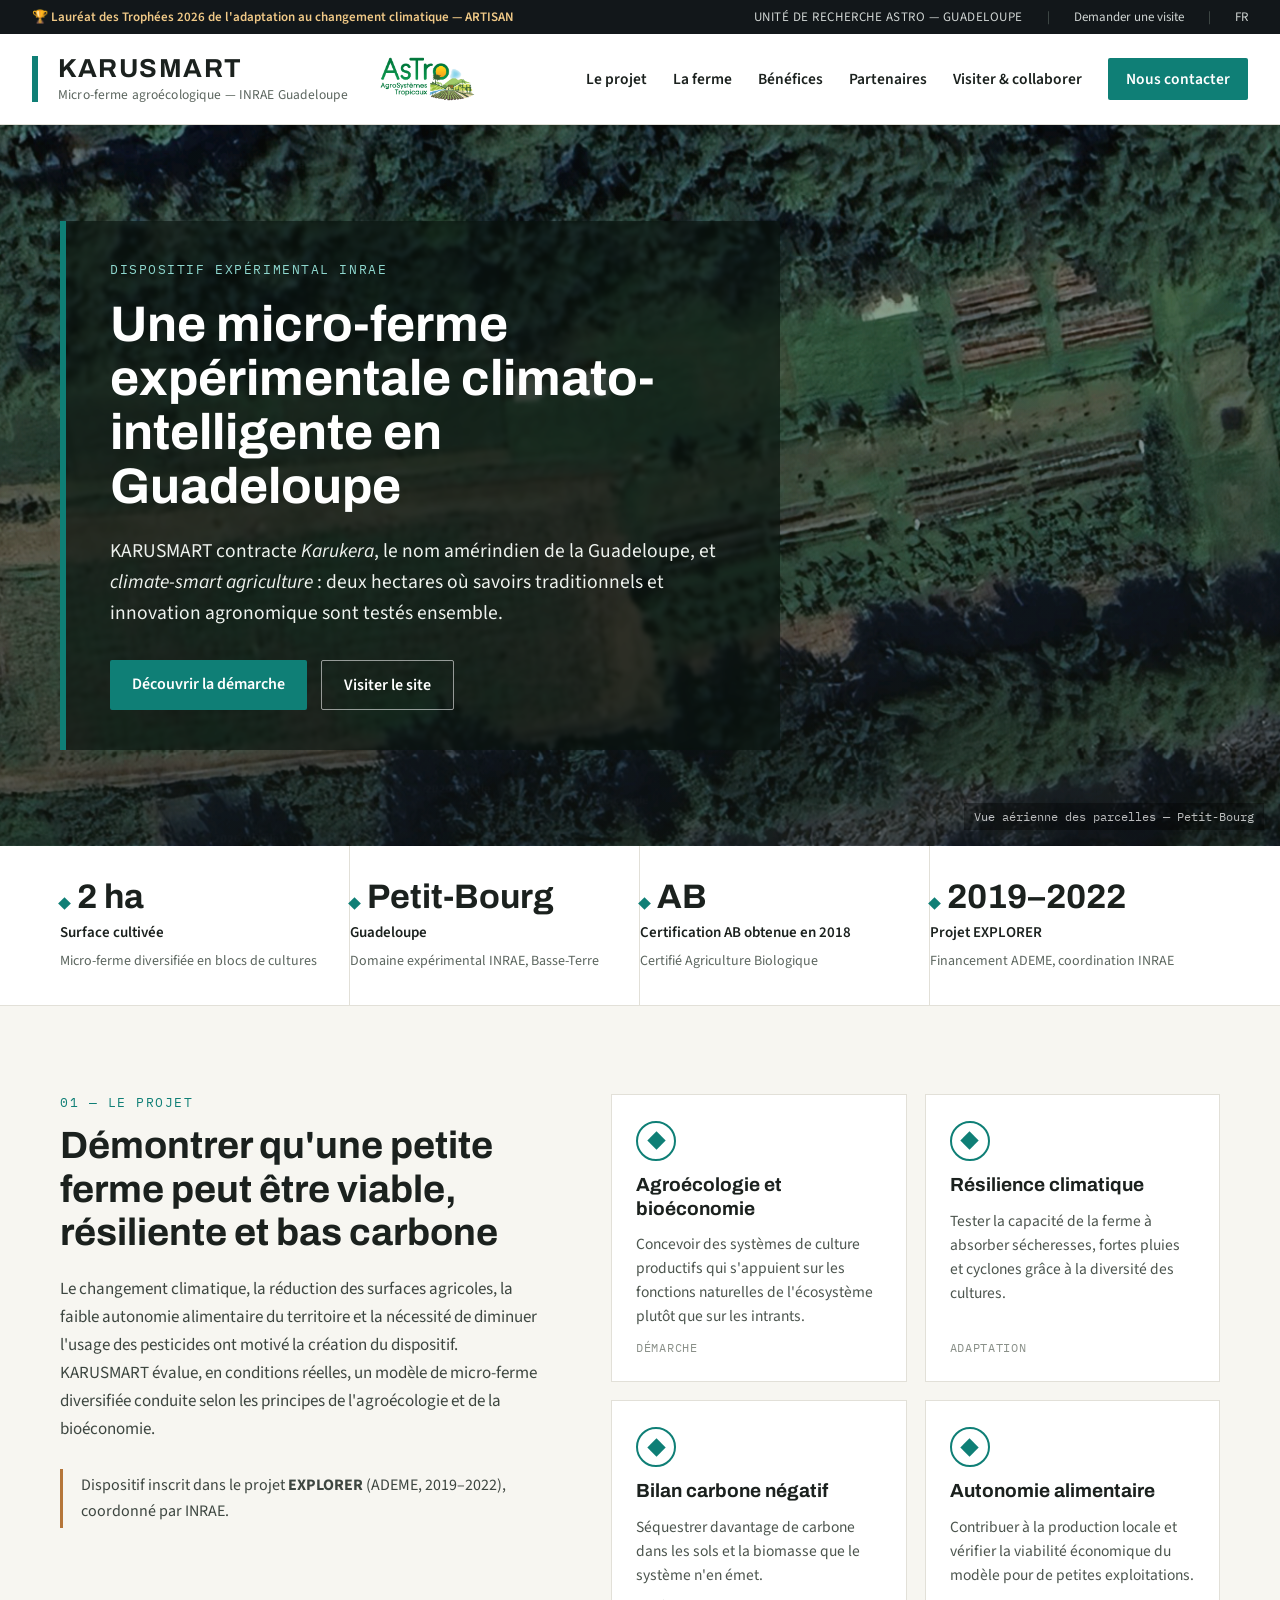
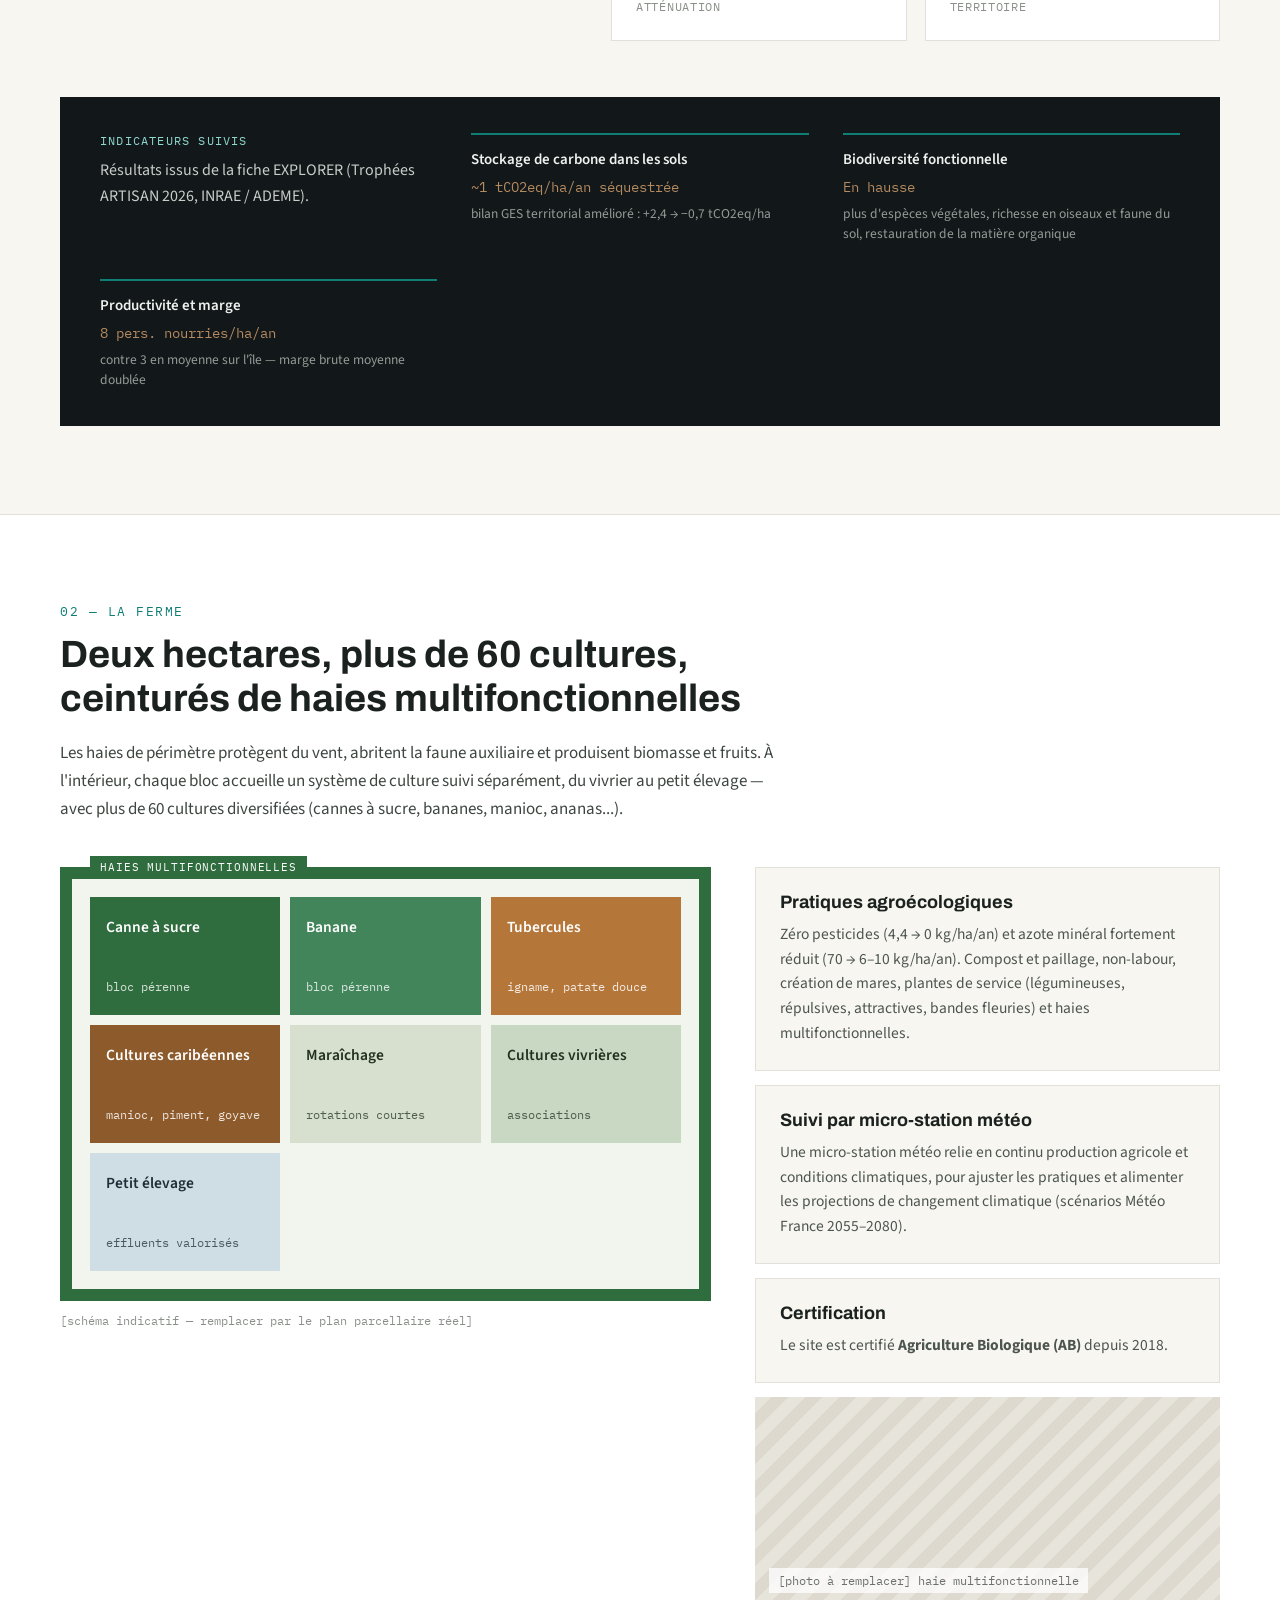
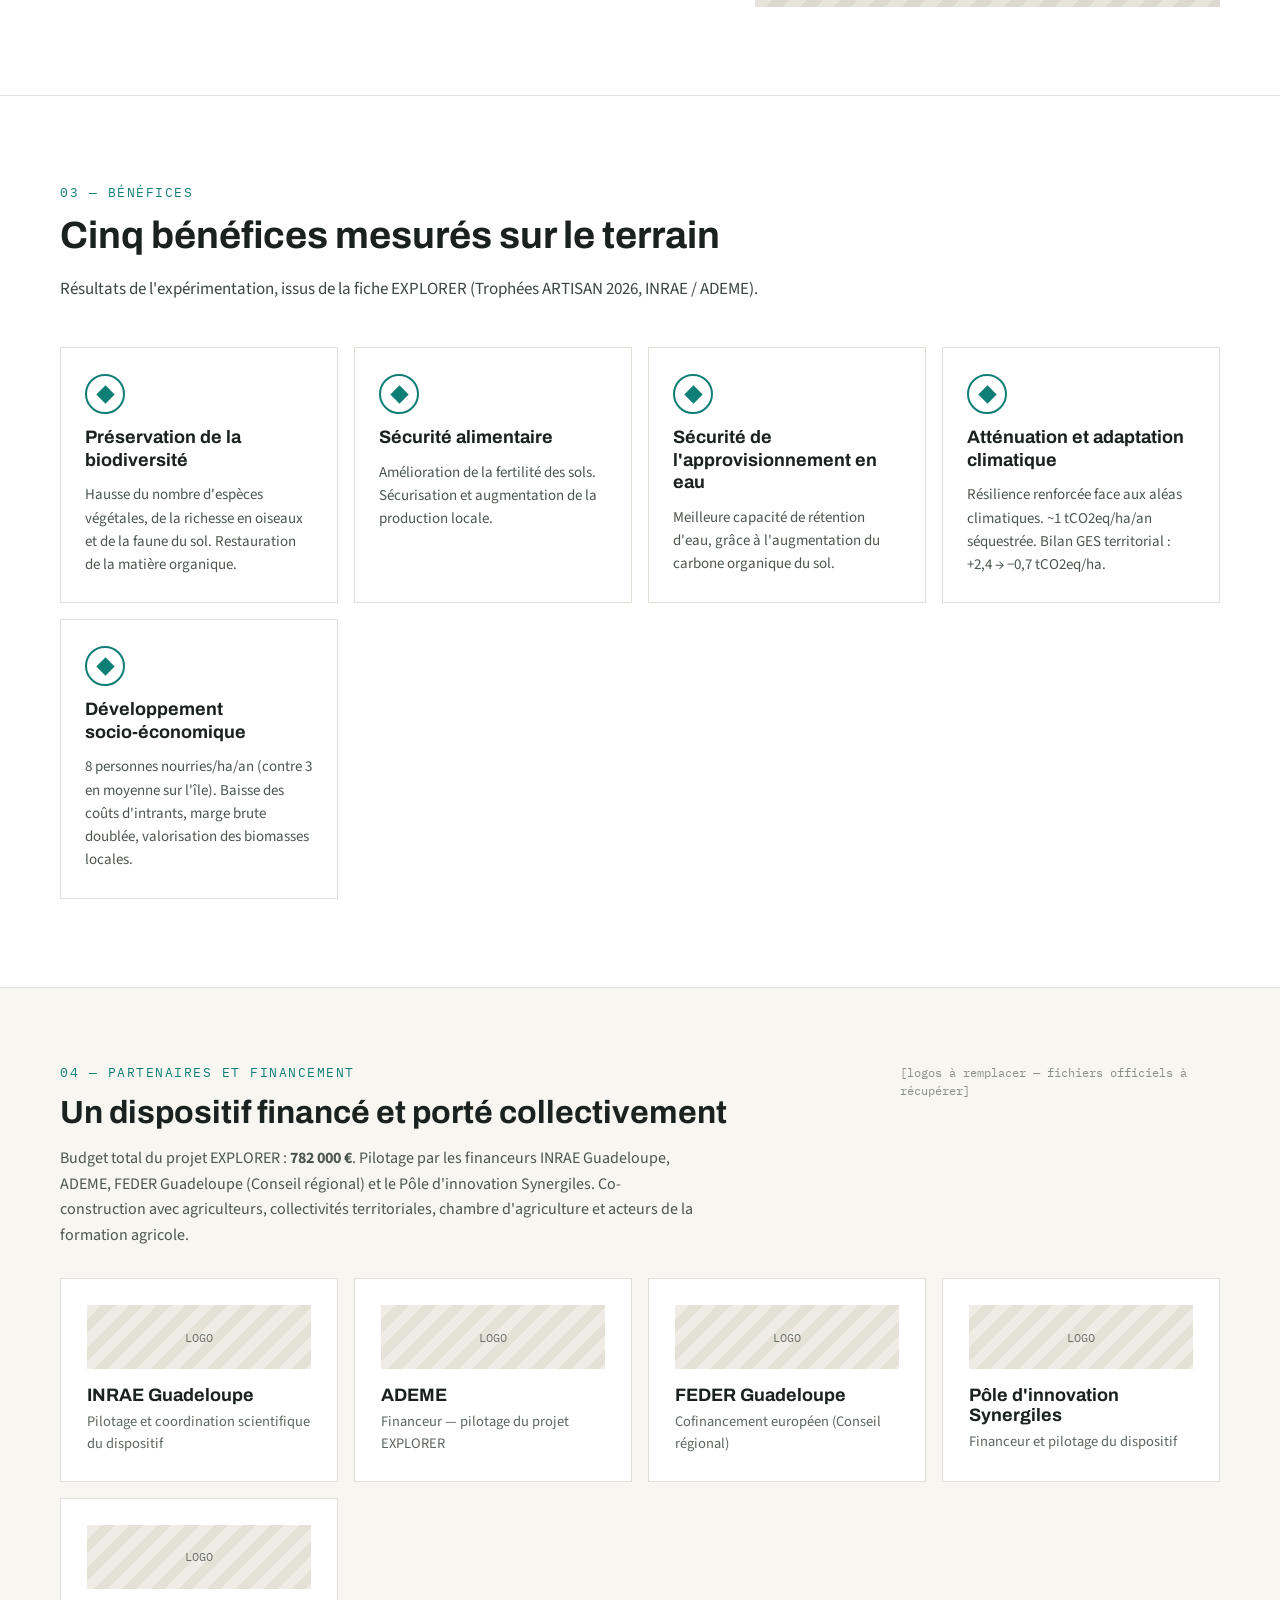
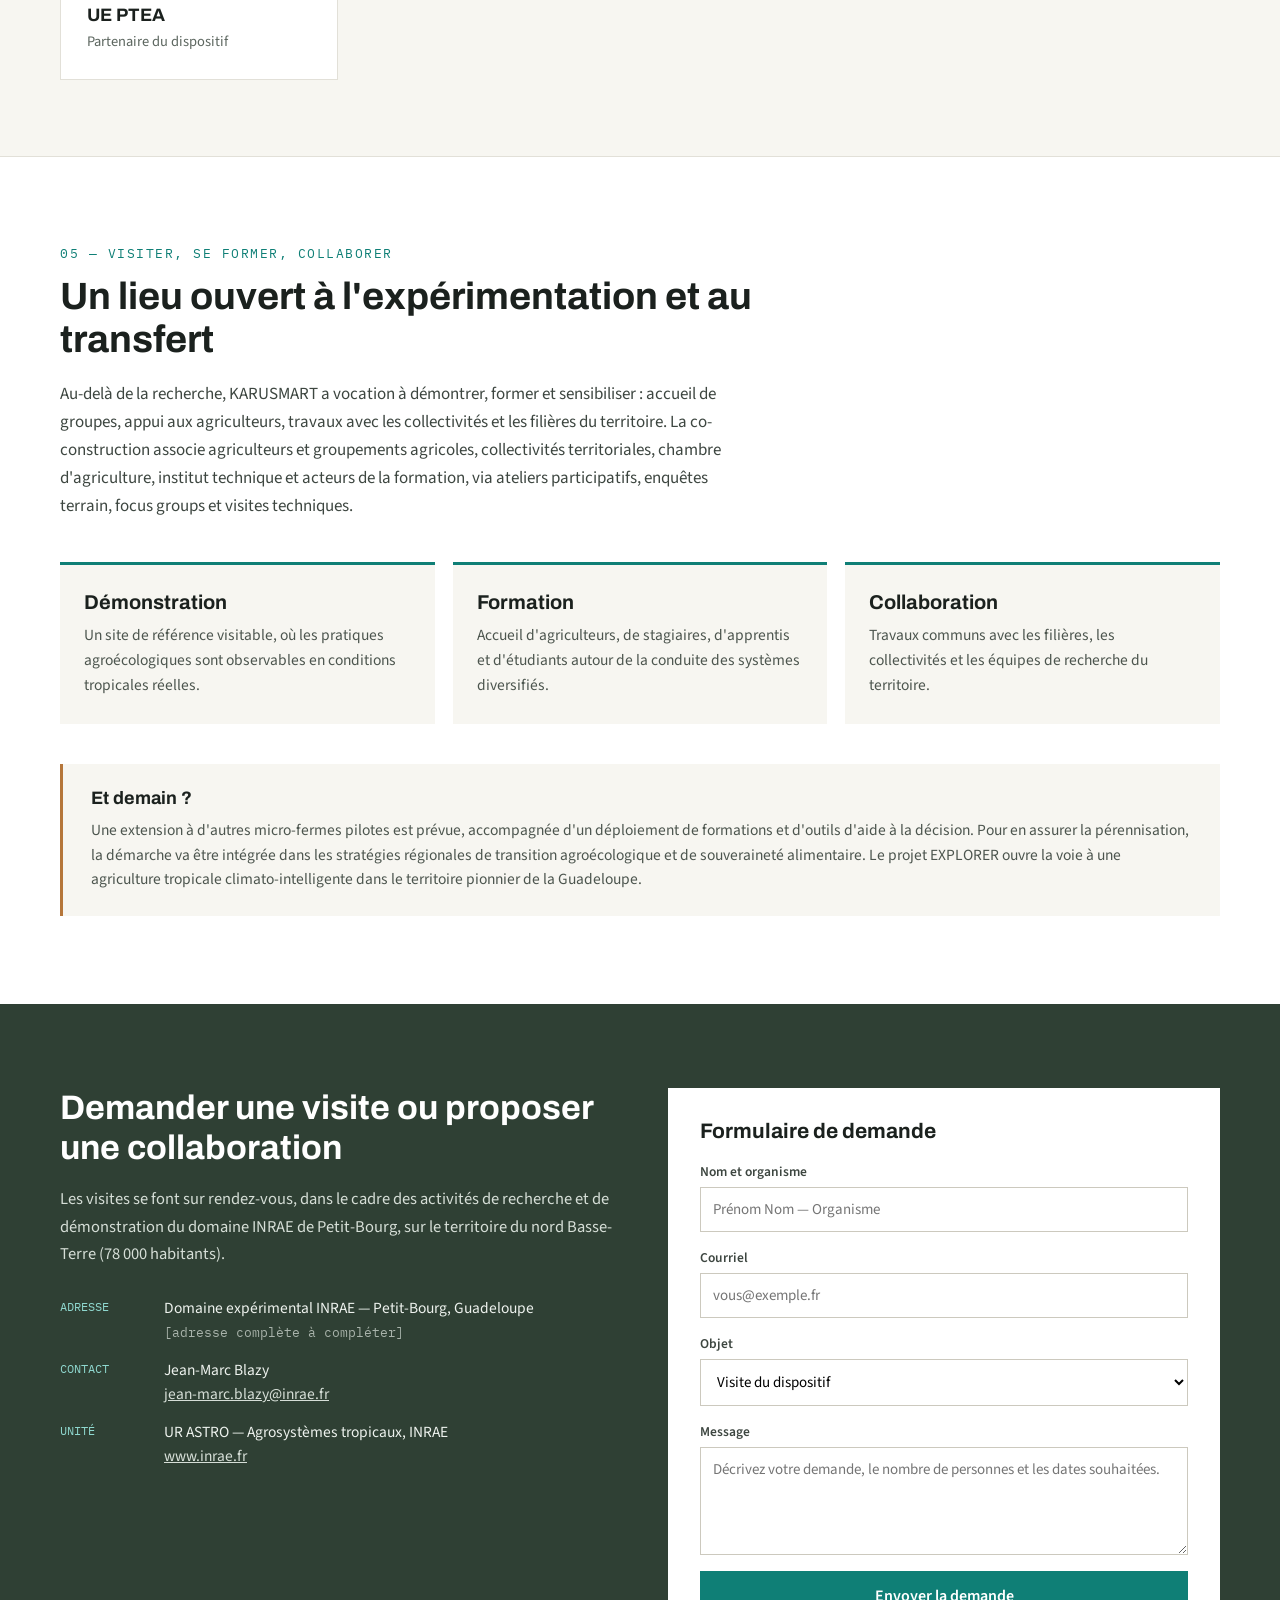
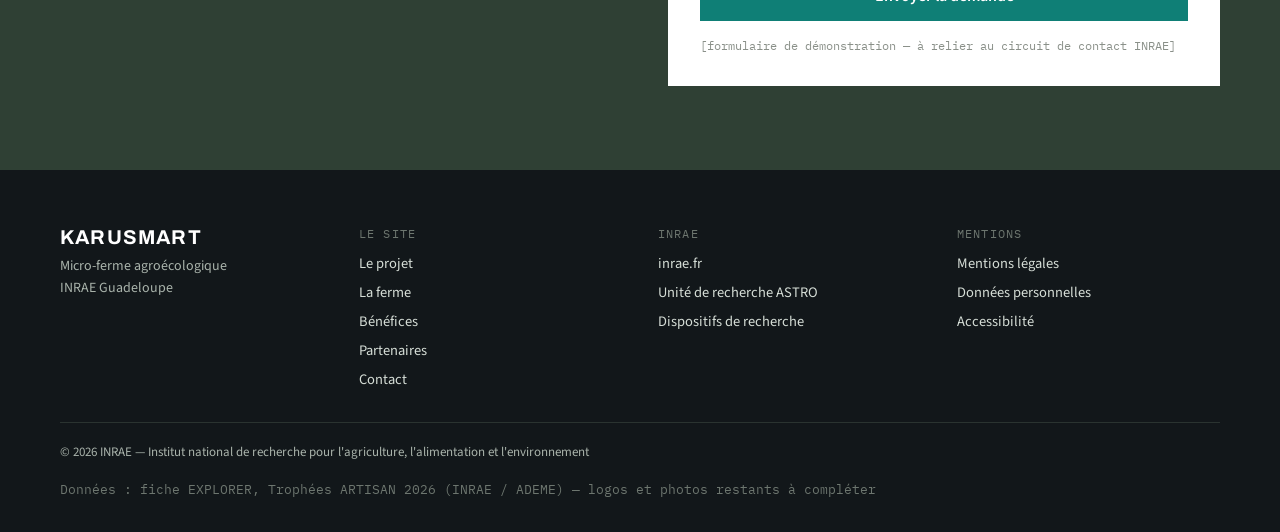
==== commit d4b0b83e: "Ajouter le logo UR ASTRO dans le header du site KARUSMART Co-Authored-By: Claude Sonnet 5 <noreply@a" ====
--- a/livrables/site-web-karusmart/site-statique/index.html
+++ b/livrables/site-web-karusmart/site-statique/index.html
@@ -30,6 +30,7 @@
         <div style="font-family: Archivo, sans-serif; font-weight: 700; font-size: 26px; letter-spacing: 0.06em;">KARUSMART</div>
         <div style="font-size: 13.5px; color: #5c665f; letter-spacing: 0.01em;">Micro-ferme agroécologique — INRAE Guadeloupe</div>
       </div>
+      <img src="assets/photos/logo-astro.png" alt="UR ASTRO — AgroSystèmes Tropicaux" style="height: 44px; width: auto; margin-left: 12px;" />
     </div>
     <nav style="display: flex; align-items: center; gap: 26px; flex-wrap: wrap; font-size: 15.5px; font-weight: 600;">
       <a class="nav-link" href="#projet">Le projet</a>
